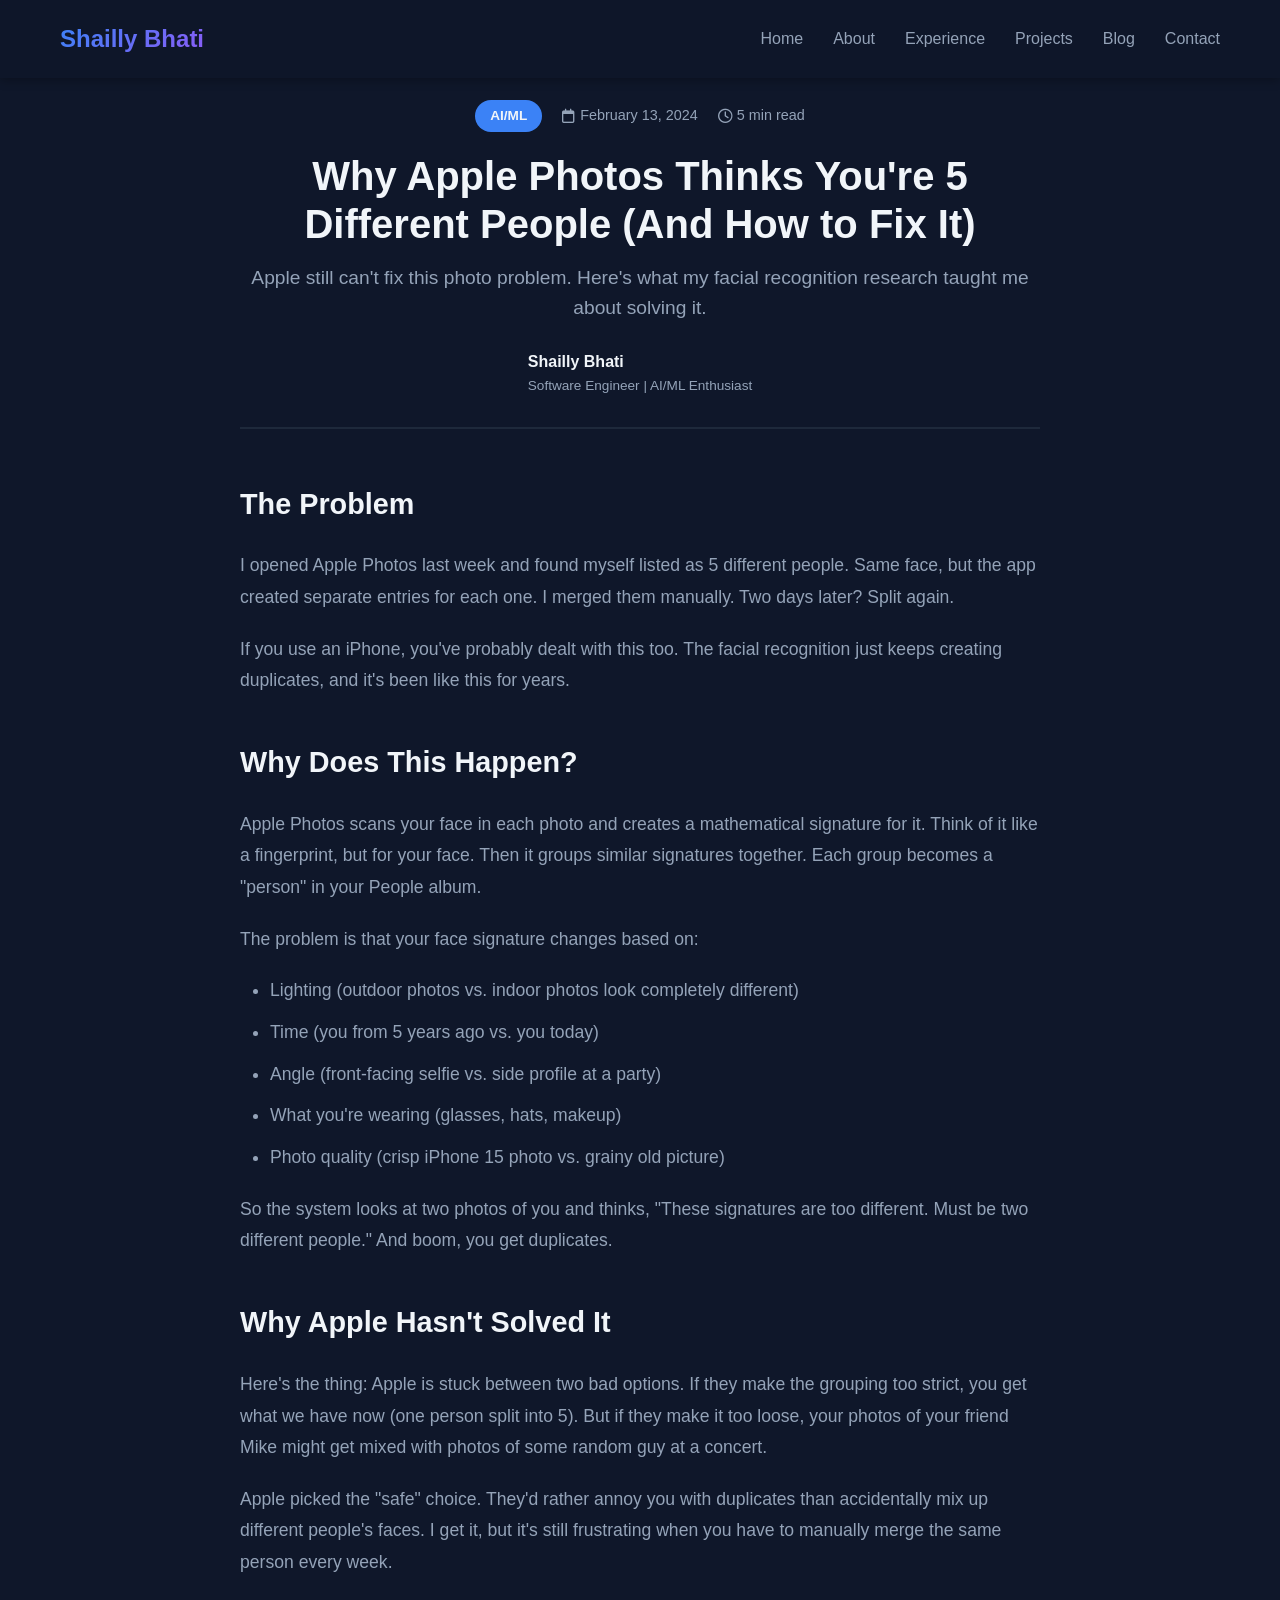
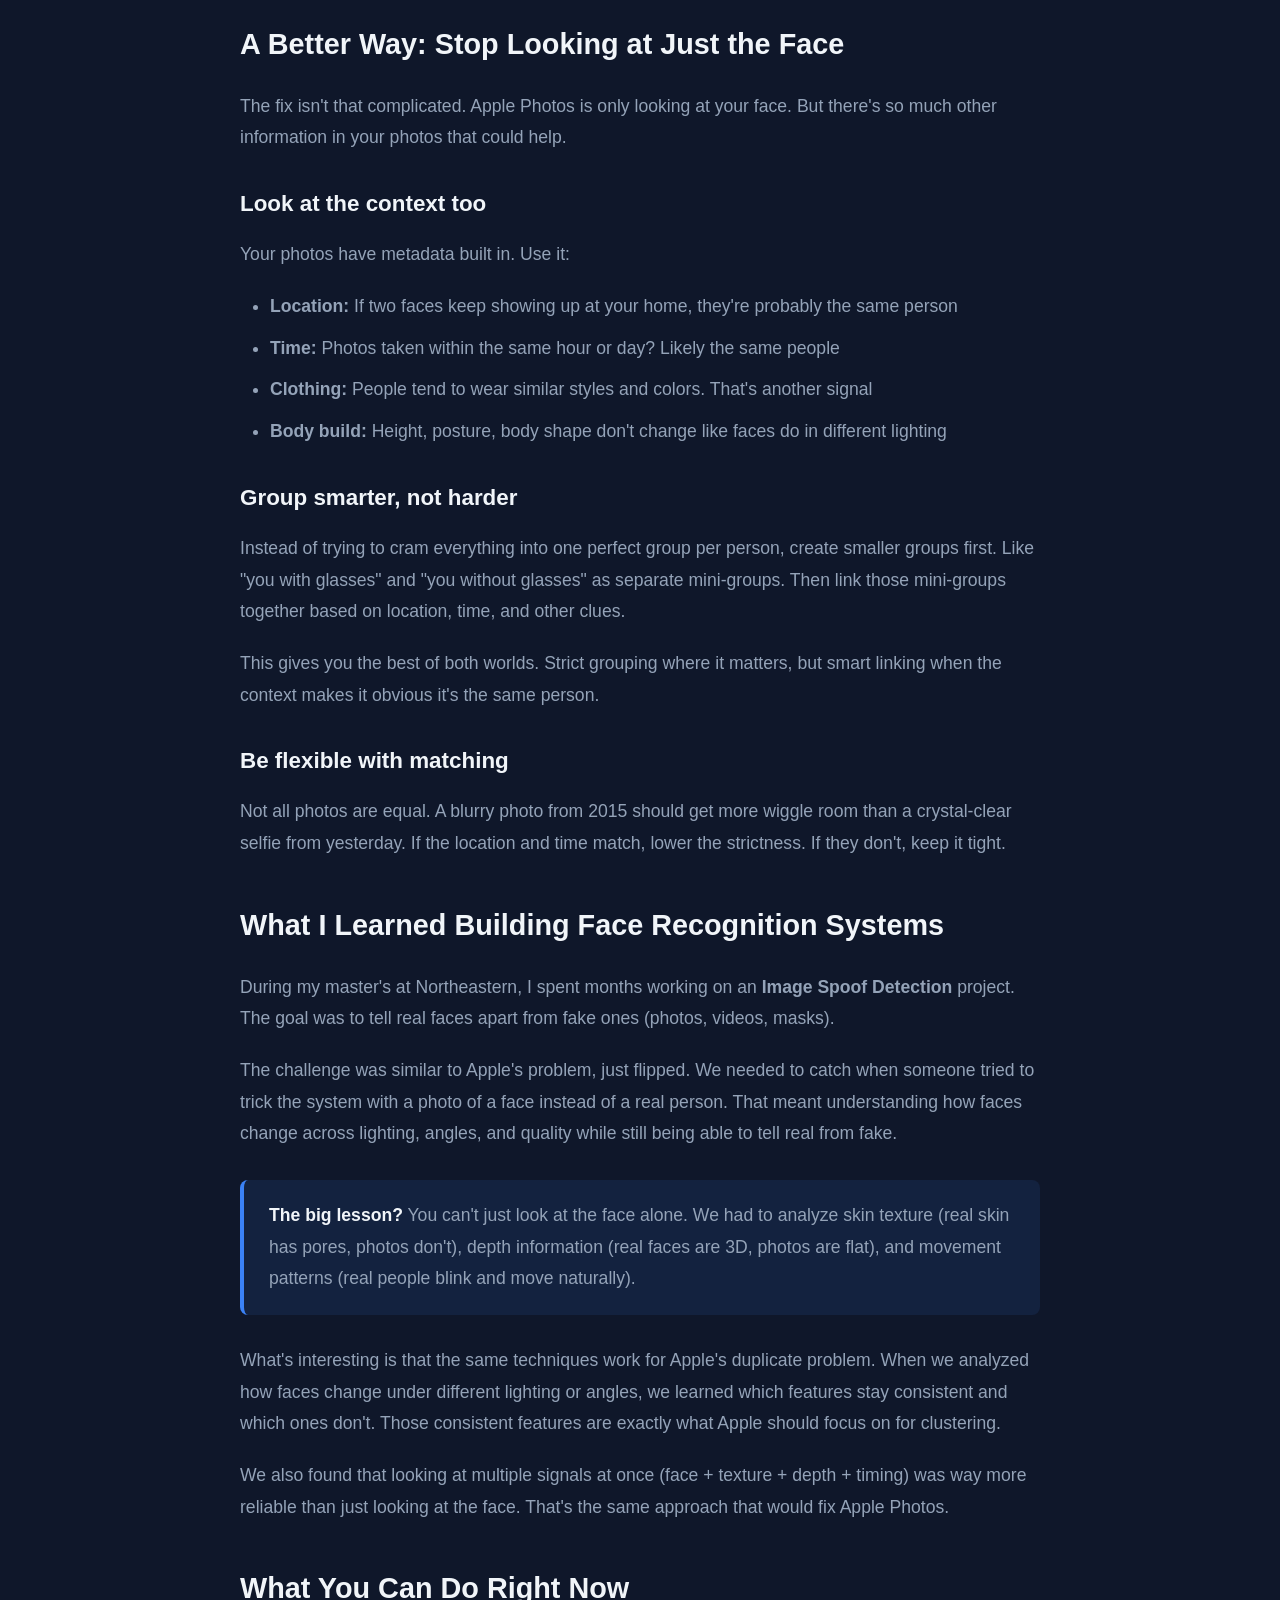
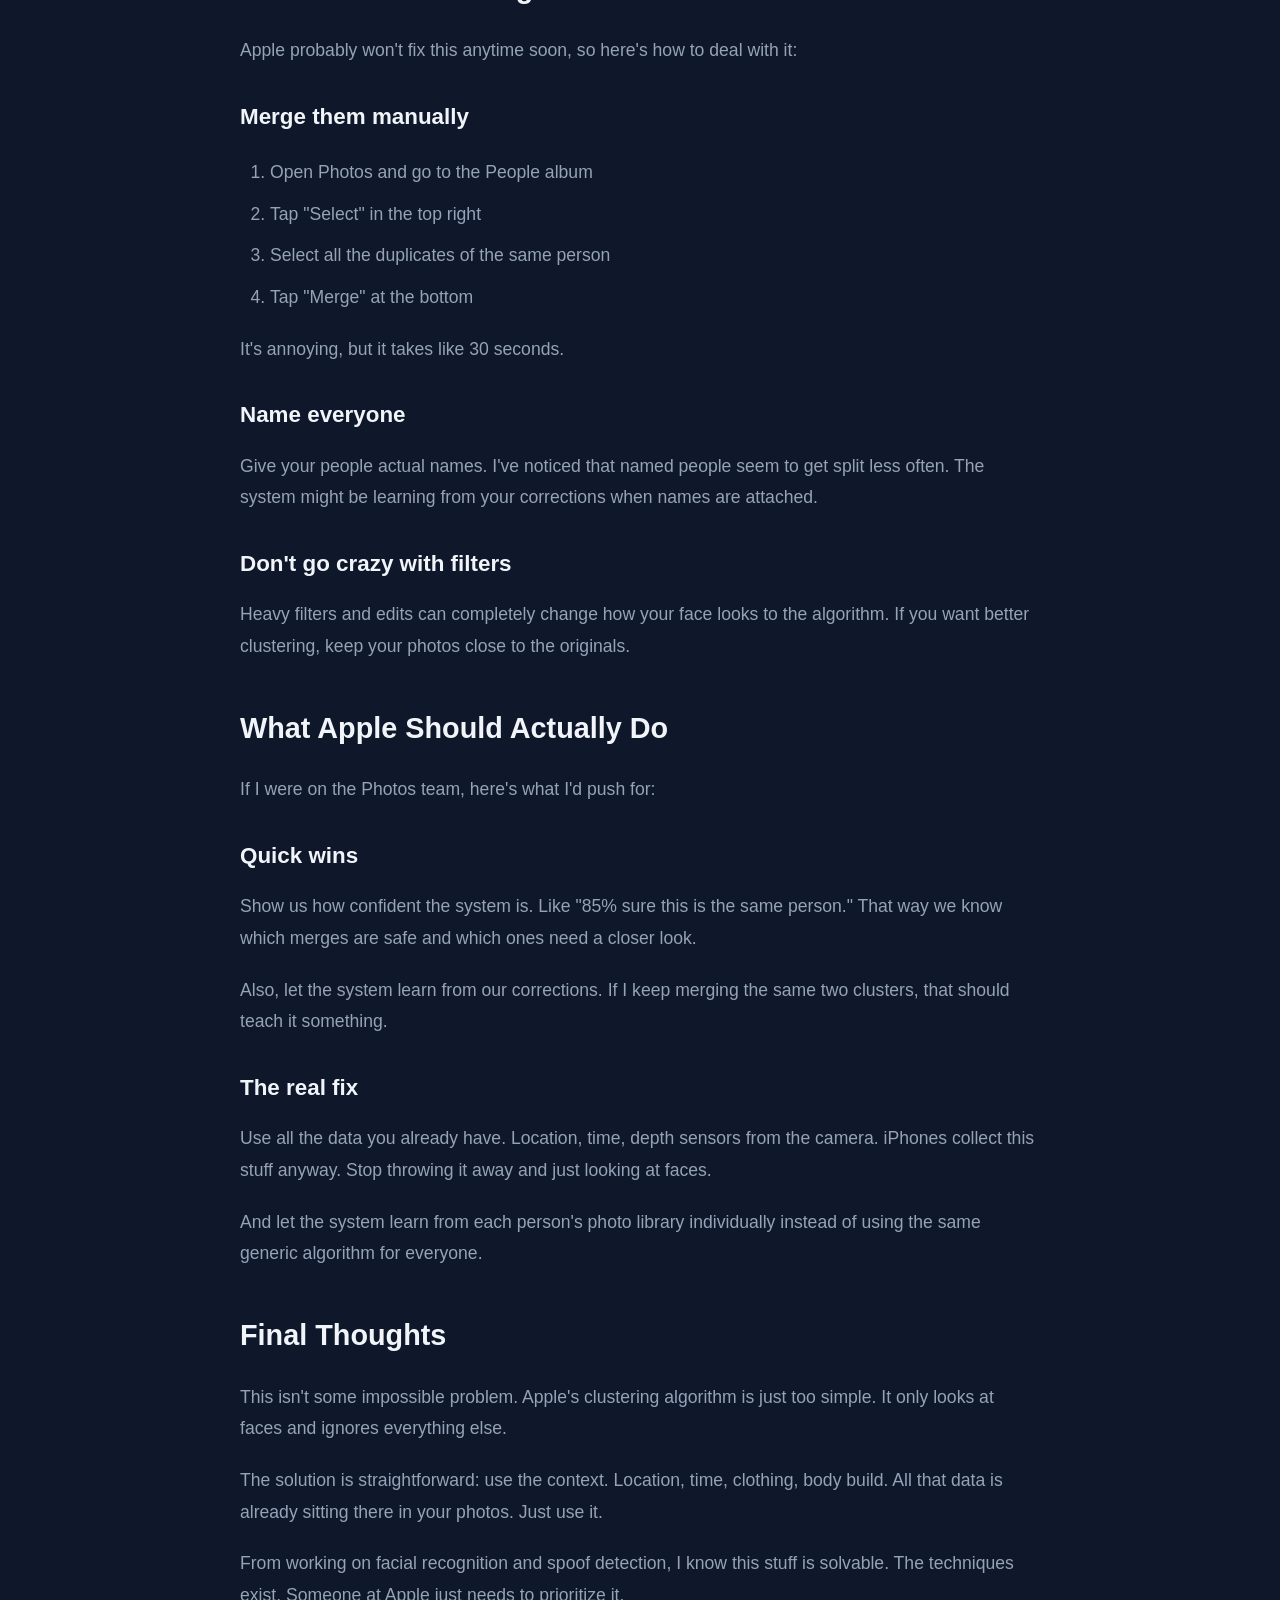
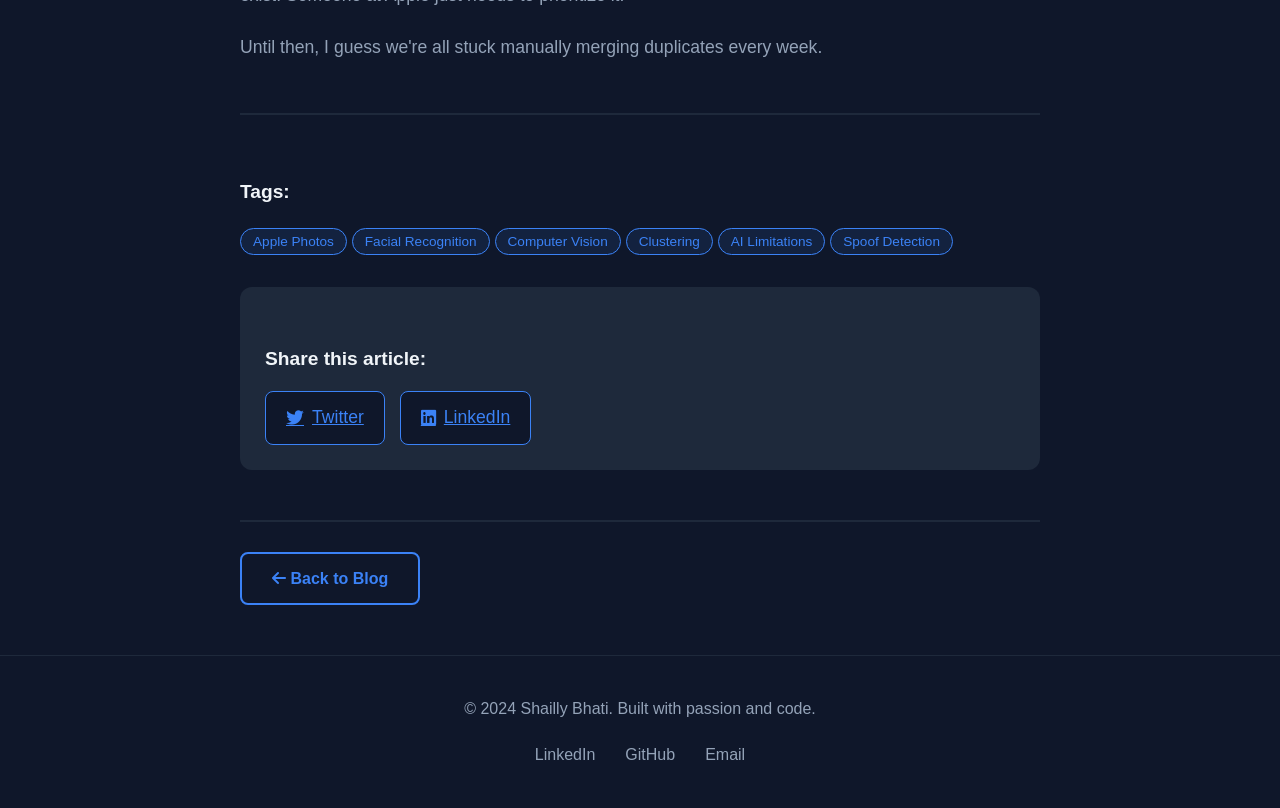
==== blog-post-1.html @ a931f423 "Add LinkedIn preview card with custom thumbnail - Created blog-specific thumbnail image (1200x630px)" ====
<!DOCTYPE html>
<html lang="en">
<head>
    <meta charset="UTF-8">
    <meta name="viewport" content="width=device-width, initial-scale=1.0">
    <meta name="description" content="Why Apple Photos splits the same person into multiple clusters and how to fix it with context-aware facial recognition">
    <title>Why Apple Photos Thinks You're 5 Different People | Shailly Bhati</title>

    <!-- Open Graph Meta Tags for LinkedIn/Facebook -->
    <meta property="og:type" content="article">
    <meta property="og:title" content="Why Apple Photos Thinks You're 5 Different People (And How to Fix It)">
    <meta property="og:description" content="Apple still can't fix this photo problem. Your photos get split into multiple people clusters. Here's why it happens and what my facial recognition research taught me about solving it.">
    <meta property="og:image" content="https://shellsss29.github.io/images/blog-thumbnail.png">
    <meta property="og:url" content="https://shellsss29.github.io/blog-post-1.html">
    <meta property="og:site_name" content="Shailly Bhati">
    <meta property="article:author" content="Shailly Bhati">

    <!-- Twitter Card Meta Tags -->
    <meta name="twitter:card" content="summary_large_image">
    <meta name="twitter:title" content="Why Apple Photos Thinks You're 5 Different People (And How to Fix It)">
    <meta name="twitter:description" content="Apple still can't fix this photo problem. Here's why it happens and what my facial recognition research taught me about solving it.">
    <meta name="twitter:image" content="https://shellsss29.github.io/images/blog-thumbnail.png">
    <link rel="stylesheet" href="css/style.css">
    <link rel="stylesheet" href="css/blog.css">
    <link rel="stylesheet" href="https://cdnjs.cloudflare.com/ajax/libs/font-awesome/6.4.0/css/all.min.css">
</head>
<body>
    <!-- Navigation -->
    <nav class="navbar">
        <div class="container">
            <div class="nav-brand">Shailly Bhati</div>
            <ul class="nav-menu">
                <li><a href="index.html#home" class="nav-link">Home</a></li>
                <li><a href="index.html#about" class="nav-link">About</a></li>
                <li><a href="index.html#experience" class="nav-link">Experience</a></li>
                <li><a href="index.html#projects" class="nav-link">Projects</a></li>
                <li><a href="blog.html" class="nav-link">Blog</a></li>
                <li><a href="index.html#contact" class="nav-link">Contact</a></li>
            </ul>
        </div>
    </nav>

    <!-- Blog Post -->
    <article class="blog-post-page">
        <div class="container">
            <div class="post-header">
                <div class="post-meta">
                    <span class="post-category">AI/ML</span>
                    <span class="post-date"><i class="far fa-calendar"></i> February 13, 2024</span>
                    <span class="post-read-time"><i class="far fa-clock"></i> 5 min read</span>
                </div>
                <h1>Why Apple Photos Thinks You're 5 Different People (And How to Fix It)</h1>
                <p class="post-subtitle">
                    Apple still can't fix this photo problem. Here's what my facial recognition research taught me about solving it.
                </p>
                <div class="author-info">
                    <div class="author-details">
                        <strong>Shailly Bhati</strong>
                        <span>Software Engineer | AI/ML Enthusiast</span>
                    </div>
                </div>
            </div>

            <div class="post-content">

                <h2>The Problem</h2>

                <p>
                    I opened Apple Photos last week and found myself listed as 5 different people. Same face, but the app
                    created separate entries for each one. I merged them manually. Two days later? Split again.
                </p>

                <p>
                    If you use an iPhone, you've probably dealt with this too. The facial recognition just keeps creating
                    duplicates, and it's been like this for years.
                </p>

                <h2>Why Does This Happen?</h2>

                <p>
                    Apple Photos scans your face in each photo and creates a mathematical signature for it. Think of it
                    like a fingerprint, but for your face. Then it groups similar signatures together. Each group becomes
                    a "person" in your People album.
                </p>

                <p>The problem is that your face signature changes based on:</p>
                <ul>
                    <li>Lighting (outdoor photos vs. indoor photos look completely different)</li>
                    <li>Time (you from 5 years ago vs. you today)</li>
                    <li>Angle (front-facing selfie vs. side profile at a party)</li>
                    <li>What you're wearing (glasses, hats, makeup)</li>
                    <li>Photo quality (crisp iPhone 15 photo vs. grainy old picture)</li>
                </ul>

                <p>
                    So the system looks at two photos of you and thinks, "These signatures are too different. Must be
                    two different people." And boom, you get duplicates.
                </p>

                <h2>Why Apple Hasn't Solved It</h2>

                <p>
                    Here's the thing: Apple is stuck between two bad options. If they make the grouping too strict, you
                    get what we have now (one person split into 5). But if they make it too loose, your photos of your
                    friend Mike might get mixed with photos of some random guy at a concert.
                </p>

                <p>
                    Apple picked the "safe" choice. They'd rather annoy you with duplicates than accidentally mix up
                    different people's faces. I get it, but it's still frustrating when you have to manually merge
                    the same person every week.
                </p>

                <h2>A Better Way: Stop Looking at Just the Face</h2>

                <p>
                    The fix isn't that complicated. Apple Photos is only looking at your face. But there's so much
                    other information in your photos that could help.
                </p>

                <h3>Look at the context too</h3>

                <p>Your photos have metadata built in. Use it:</p>
                <ul>
                    <li><strong>Location:</strong> If two faces keep showing up at your home, they're probably the same person</li>
                    <li><strong>Time:</strong> Photos taken within the same hour or day? Likely the same people</li>
                    <li><strong>Clothing:</strong> People tend to wear similar styles and colors. That's another signal</li>
                    <li><strong>Body build:</strong> Height, posture, body shape don't change like faces do in different lighting</li>
                </ul>

                <h3>Group smarter, not harder</h3>

                <p>
                    Instead of trying to cram everything into one perfect group per person, create smaller groups first.
                    Like "you with glasses" and "you without glasses" as separate mini-groups. Then link those mini-groups
                    together based on location, time, and other clues.
                </p>

                <p>
                    This gives you the best of both worlds. Strict grouping where it matters, but smart linking when
                    the context makes it obvious it's the same person.
                </p>

                <h3>Be flexible with matching</h3>

                <p>
                    Not all photos are equal. A blurry photo from 2015 should get more wiggle room than a crystal-clear
                    selfie from yesterday. If the location and time match, lower the strictness. If they don't, keep it tight.
                </p>

                <h2>What I Learned Building Face Recognition Systems</h2>

                <p>
                    During my master's at Northeastern, I spent months working on an <strong>Image Spoof Detection</strong>
                    project. The goal was to tell real faces apart from fake ones (photos, videos, masks).
                </p>

                <p>
                    The challenge was similar to Apple's problem, just flipped. We needed to catch when someone tried
                    to trick the system with a photo of a face instead of a real person. That meant understanding how
                    faces change across lighting, angles, and quality while still being able to tell real from fake.
                </p>

                <div class="callout callout-info">
                    <strong>The big lesson?</strong> You can't just look at the face alone. We had to analyze skin texture
                    (real skin has pores, photos don't), depth information (real faces are 3D, photos are flat), and
                    movement patterns (real people blink and move naturally).
                </div>

                <p>
                    What's interesting is that the same techniques work for Apple's duplicate problem. When we analyzed
                    how faces change under different lighting or angles, we learned which features stay consistent and
                    which ones don't. Those consistent features are exactly what Apple should focus on for clustering.
                </p>

                <p>
                    We also found that looking at multiple signals at once (face + texture + depth + timing) was way
                    more reliable than just looking at the face. That's the same approach that would fix Apple Photos.
                </p>

                <h2>What You Can Do Right Now</h2>

                <p>
                    Apple probably won't fix this anytime soon, so here's how to deal with it:
                </p>

                <h3>Merge them manually</h3>
                <ol>
                    <li>Open Photos and go to the People album</li>
                    <li>Tap "Select" in the top right</li>
                    <li>Select all the duplicates of the same person</li>
                    <li>Tap "Merge" at the bottom</li>
                </ol>
                <p>It's annoying, but it takes like 30 seconds.</p>

                <h3>Name everyone</h3>
                <p>
                    Give your people actual names. I've noticed that named people seem to get split less often.
                    The system might be learning from your corrections when names are attached.
                </p>

                <h3>Don't go crazy with filters</h3>
                <p>
                    Heavy filters and edits can completely change how your face looks to the algorithm. If you want
                    better clustering, keep your photos close to the originals.
                </p>

                <h2>What Apple Should Actually Do</h2>

                <p>
                    If I were on the Photos team, here's what I'd push for:
                </p>

                <h3>Quick wins</h3>
                <p>
                    Show us how confident the system is. Like "85% sure this is the same person." That way we know
                    which merges are safe and which ones need a closer look.
                </p>
                <p>
                    Also, let the system learn from our corrections. If I keep merging the same two clusters, that
                    should teach it something.
                </p>

                <h3>The real fix</h3>
                <p>
                    Use all the data you already have. Location, time, depth sensors from the camera. iPhones collect
                    this stuff anyway. Stop throwing it away and just looking at faces.
                </p>
                <p>
                    And let the system learn from each person's photo library individually instead of using the same
                    generic algorithm for everyone.
                </p>

                <h2>Final Thoughts</h2>

                <p>
                    This isn't some impossible problem. Apple's clustering algorithm is just too simple. It only looks
                    at faces and ignores everything else.
                </p>

                <p>
                    The solution is straightforward: use the context. Location, time, clothing, body build. All that
                    data is already sitting there in your photos. Just use it.
                </p>

                <p>
                    From working on facial recognition and spoof detection, I know this stuff is solvable. The techniques
                    exist. Someone at Apple just needs to prioritize it.
                </p>

                <p>Until then, I guess we're all stuck manually merging duplicates every week.</p>

                <div class="post-tags">
                    <h3>Tags:</h3>
                    <span class="tag">Apple Photos</span>
                    <span class="tag">Facial Recognition</span>
                    <span class="tag">Computer Vision</span>
                    <span class="tag">Clustering</span>
                    <span class="tag">AI Limitations</span>
                    <span class="tag">Spoof Detection</span>
                </div>

                <div class="post-share">
                    <h3>Share this article:</h3>
                    <div class="share-buttons">
                        <a href="https://twitter.com/intent/tweet?text=Why Apple Photos Thinks You're 5 Different People&url=https://shellsss29.github.io/blog-post-1.html" target="_blank" class="share-btn">
                            <i class="fab fa-twitter"></i> Twitter
                        </a>
                        <a href="https://www.linkedin.com/sharing/share-offsite/?url=https://shellsss29.github.io/blog-post-1.html" target="_blank" class="share-btn">
                            <i class="fab fa-linkedin"></i> LinkedIn
                        </a>
                    </div>
                </div>

            </div>

            <div class="post-navigation">
                <a href="blog.html" class="btn btn-secondary">
                    <i class="fas fa-arrow-left"></i> Back to Blog
                </a>
            </div>

        </div>
    </article>

    <!-- Footer -->
    <footer class="footer">
        <div class="container">
            <p>&copy; 2024 Shailly Bhati. Built with passion and code.</p>
            <div class="footer-links">
                <a href="https://www.linkedin.com/in/shailly-bhati" target="_blank">LinkedIn</a>
                <a href="https://github.com/Shellsss29" target="_blank">GitHub</a>
                <a href="mailto:shaillybhati72@gmail.com">Email</a>
            </div>
        </div>
    </footer>

    <script src="js/script.js"></script>
</body>
</html>
---- css/style.css ----
/* ===== CSS RESET & BASE STYLES ===== */
* {
    margin: 0;
    padding: 0;
    box-sizing: border-box;
}

:root {
    --primary-color: #3b82f6;
    --secondary-color: #8b5cf6;
    --dark-bg: #0f172a;
    --dark-card: #1e293b;
    --text-primary: #f1f5f9;
    --text-secondary: #94a3b8;
    --accent: #06b6d4;
    --success: #10b981;
    --gradient: linear-gradient(135deg, var(--primary-color), var(--secondary-color));
}

html {
    scroll-behavior: smooth;
}

body {
    font-family: 'Inter', 'Segoe UI', Tahoma, Geneva, Verdana, sans-serif;
    line-height: 1.6;
    color: var(--text-primary);
    background-color: var(--dark-bg);
    overflow-x: hidden;
}

.container {
    max-width: 1200px;
    margin: 0 auto;
    padding: 0 20px;
}

section {
    padding: 80px 0;
}

.section-title {
    font-size: 2.5rem;
    font-weight: 700;
    text-align: center;
    margin-bottom: 50px;
    background: var(--gradient);
    -webkit-background-clip: text;
    -webkit-text-fill-color: transparent;
    background-clip: text;
}

/* ===== NAVIGATION ===== */
.navbar {
    position: fixed;
    top: 0;
    width: 100%;
    background: rgba(15, 23, 42, 0.95);
    backdrop-filter: blur(10px);
    z-index: 1000;
    box-shadow: 0 2px 10px rgba(0, 0, 0, 0.3);
}

.navbar .container {
    display: flex;
    justify-content: space-between;
    align-items: center;
    padding: 20px;
}

.nav-brand {
    font-size: 1.5rem;
    font-weight: 700;
    background: var(--gradient);
    -webkit-background-clip: text;
    -webkit-text-fill-color: transparent;
    background-clip: text;
}

.nav-menu {
    display: flex;
    list-style: none;
    gap: 30px;
}

.nav-link {
    color: var(--text-secondary);
    text-decoration: none;
    font-weight: 500;
    transition: color 0.3s;
}

.nav-link:hover {
    color: var(--primary-color);
}

.hamburger {
    display: none;
    flex-direction: column;
    cursor: pointer;
    gap: 5px;
}

.hamburger span {
    width: 25px;
    height: 3px;
    background: var(--text-primary);
    border-radius: 3px;
    transition: 0.3s;
}

/* ===== HERO SECTION ===== */
.hero {
    min-height: 100vh;
    display: flex;
    align-items: center;
    justify-content: center;
    position: relative;
    padding-top: 80px;
    background: radial-gradient(circle at 20% 50%, rgba(59, 130, 246, 0.1), transparent 50%),
                radial-gradient(circle at 80% 80%, rgba(139, 92, 246, 0.1), transparent 50%);
}

.hero-content {
    text-align: center;
    animation: fadeInUp 1s ease-out;
}

.hero-title {
    font-size: 3.5rem;
    font-weight: 700;
    margin-bottom: 10px;
}

.highlight {
    background: var(--gradient);
    -webkit-background-clip: text;
    -webkit-text-fill-color: transparent;
    background-clip: text;
}

.hero-subtitle {
    font-size: 1.8rem;
    color: var(--text-secondary);
    margin-bottom: 20px;
}

.hero-description {
    font-size: 1.2rem;
    color: var(--text-secondary);
    max-width: 600px;
    margin: 0 auto 40px;
}

.hero-buttons {
    display: flex;
    gap: 20px;
    justify-content: center;
    margin-bottom: 40px;
}

.btn {
    padding: 12px 30px;
    border-radius: 8px;
    text-decoration: none;
    font-weight: 600;
    transition: all 0.3s;
    display: inline-block;
}

.btn-primary {
    background: var(--gradient);
    color: white;
}

.btn-primary:hover {
    transform: translateY(-2px);
    box-shadow: 0 10px 20px rgba(59, 130, 246, 0.3);
}

.btn-secondary {
    background: transparent;
    border: 2px solid var(--primary-color);
    color: var(--primary-color);
}

.btn-secondary:hover {
    background: var(--primary-color);
    color: white;
}

.social-links {
    display: flex;
    gap: 20px;
    justify-content: center;
}

.social-links a {
    width: 50px;
    height: 50px;
    border-radius: 50%;
    background: var(--dark-card);
    display: flex;
    align-items: center;
    justify-content: center;
    color: var(--text-primary);
    font-size: 1.5rem;
    transition: all 0.3s;
}

.social-links a:hover {
    background: var(--gradient);
    transform: translateY(-5px);
}

.scroll-down {
    position: absolute;
    bottom: 30px;
    left: 50%;
    transform: translateX(-50%);
    animation: bounce 2s infinite;
}

.scroll-down a {
    color: var(--primary-color);
    font-size: 2rem;
}

/* ===== ABOUT SECTION ===== */
.about {
    background: var(--dark-card);
}

.about-text p {
    font-size: 1.1rem;
    color: var(--text-secondary);
    margin-bottom: 20px;
    max-width: 800px;
    margin-left: auto;
    margin-right: auto;
    text-align: center;
}

.stats {
    display: grid;
    grid-template-columns: repeat(auto-fit, minmax(150px, 1fr));
    gap: 30px;
    margin-top: 50px;
}

.stat {
    text-align: center;
    padding: 20px;
    background: var(--dark-bg);
    border-radius: 12px;
}

.stat h3 {
    font-size: 2.5rem;
    background: var(--gradient);
    -webkit-background-clip: text;
    -webkit-text-fill-color: transparent;
    background-clip: text;
    margin-bottom: 5px;
}

.stat p {
    color: var(--text-secondary);
}

/* ===== EXPERIENCE SECTION ===== */
.timeline {
    max-width: 900px;
    margin: 0 auto;
    position: relative;
}

.timeline::before {
    content: '';
    position: absolute;
    left: 20px;
    top: 0;
    bottom: 0;
    width: 2px;
    background: var(--primary-color);
}

.timeline-item {
    position: relative;
    margin-bottom: 50px;
    padding-left: 60px;
}

.timeline-dot {
    position: absolute;
    left: 11px;
    top: 0;
    width: 20px;
    height: 20px;
    border-radius: 50%;
    background: var(--primary-color);
    box-shadow: 0 0 0 4px var(--dark-bg), 0 0 0 8px var(--primary-color);
}

.timeline-content {
    background: var(--dark-card);
    padding: 30px;
    border-radius: 12px;
    transition: transform 0.3s;
}

.timeline-content:hover {
    transform: translateX(10px);
}

.timeline-header h3 {
    font-size: 1.5rem;
    margin-bottom: 10px;
}

.company {
    color: var(--primary-color);
    font-weight: 600;
    display: block;
    margin-bottom: 5px;
}

.duration, .location {
    color: var(--text-secondary);
    font-size: 0.9rem;
    margin-right: 15px;
}

.timeline-list {
    list-style: none;
    margin: 20px 0;
}

.timeline-list li {
    padding-left: 25px;
    position: relative;
    margin-bottom: 10px;
    color: var(--text-secondary);
}

.timeline-list li::before {
    content: '▹';
    position: absolute;
    left: 0;
    color: var(--primary-color);
}

.tags {
    display: flex;
    flex-wrap: wrap;
    gap: 10px;
    margin-top: 15px;
}

.tag {
    padding: 5px 12px;
    background: rgba(59, 130, 246, 0.1);
    border: 1px solid var(--primary-color);
    border-radius: 20px;
    font-size: 0.85rem;
    color: var(--primary-color);
}

/* ===== PROJECTS SECTION ===== */
.projects {
    background: var(--dark-card);
}

.projects-grid {
    display: grid;
    grid-template-columns: repeat(auto-fit, minmax(350px, 1fr));
    gap: 30px;
}

.project-card {
    background: var(--dark-bg);
    padding: 30px;
    border-radius: 12px;
    transition: all 0.3s;
    border: 1px solid transparent;
}

.project-card:hover {
    transform: translateY(-10px);
    border-color: var(--primary-color);
    box-shadow: 0 10px 30px rgba(59, 130, 246, 0.2);
}

.project-header {
    display: flex;
    align-items: center;
    gap: 15px;
    margin-bottom: 15px;
}

.project-icon {
    font-size: 2rem;
    color: var(--primary-color);
}

.project-header h3 {
    font-size: 1.5rem;
}

.project-subtitle {
    color: var(--accent);
    font-weight: 600;
    margin-bottom: 15px;
}

.project-description {
    color: var(--text-secondary);
    margin-bottom: 20px;
    line-height: 1.7;
}

.project-metrics {
    display: flex;
    justify-content: space-around;
    margin: 20px 0;
    padding: 20px;
    background: var(--dark-card);
    border-radius: 8px;
}

.metric {
    text-align: center;
}

.metric strong {
    display: block;
    font-size: 1.5rem;
    color: var(--success);
    margin-bottom: 5px;
}

.metric span {
    font-size: 0.85rem;
    color: var(--text-secondary);
}

.project-links {
    margin-top: 20px;
}

.project-link {
    display: inline-flex;
    align-items: center;
    gap: 8px;
    color: var(--primary-color);
    text-decoration: none;
    font-weight: 600;
    transition: color 0.3s;
}

.project-link:hover {
    color: var(--accent);
}

/* ===== SKILLS SECTION ===== */
.skills-grid {
    display: grid;
    grid-template-columns: repeat(auto-fit, minmax(300px, 1fr));
    gap: 30px;
}

.skill-category {
    background: var(--dark-card);
    padding: 30px;
    border-radius: 12px;
    transition: transform 0.3s;
}

.skill-category:hover {
    transform: translateY(-5px);
}

.skill-category h3 {
    display: flex;
    align-items: center;
    gap: 10px;
    margin-bottom: 20px;
    color: var(--primary-color);
}

.skill-category i {
    font-size: 1.5rem;
}

.skill-tags {
    display: flex;
    flex-wrap: wrap;
    gap: 10px;
}

.skill-tag {
    padding: 8px 15px;
    background: rgba(59, 130, 246, 0.1);
    border: 1px solid var(--primary-color);
    border-radius: 20px;
    font-size: 0.9rem;
    color: var(--text-primary);
    transition: all 0.3s;
}

.skill-tag:hover {
    background: var(--primary-color);
    transform: scale(1.05);
}

/* ===== CONTACT SECTION ===== */
.contact {
    background: var(--dark-card);
}

.contact-intro {
    text-align: center;
    color: var(--text-secondary);
    font-size: 1.1rem;
    max-width: 600px;
    margin: 0 auto 50px;
}

.contact-grid {
    display: grid;
    grid-template-columns: repeat(auto-fit, minmax(250px, 1fr));
    gap: 30px;
}

.contact-card {
    background: var(--dark-bg);
    padding: 40px 30px;
    border-radius: 12px;
    text-align: center;
    text-decoration: none;
    transition: all 0.3s;
    border: 1px solid transparent;
}

.contact-card:hover {
    border-color: var(--primary-color);
    transform: translateY(-5px);
}

.contact-card i {
    font-size: 3rem;
    color: var(--primary-color);
    margin-bottom: 20px;
}

.contact-card h3 {
    color: var(--text-primary);
    margin-bottom: 10px;
}

.contact-card p {
    color: var(--text-secondary);
}

/* ===== FOOTER ===== */
.footer {
    background: var(--dark-bg);
    padding: 40px 0;
    text-align: center;
    border-top: 1px solid var(--dark-card);
}

.footer p {
    color: var(--text-secondary);
    margin-bottom: 20px;
}

.footer-links {
    display: flex;
    justify-content: center;
    gap: 30px;
}

.footer-links a {
    color: var(--text-secondary);
    text-decoration: none;
    transition: color 0.3s;
}

.footer-links a:hover {
    color: var(--primary-color);
}

/* ===== ANIMATIONS ===== */
@keyframes fadeInUp {
    from {
        opacity: 0;
        transform: translateY(30px);
    }
    to {
        opacity: 1;
        transform: translateY(0);
    }
}

@keyframes bounce {
    0%, 20%, 50%, 80%, 100% {
        transform: translateY(0) translateX(-50%);
    }
    40% {
        transform: translateY(-10px) translateX(-50%);
    }
    60% {
        transform: translateY(-5px) translateX(-50%);
    }
}

/* ===== BLOG SECTION ===== */
.blog-section {
    background: var(--dark-bg);
}

.blog-preview {
    max-width: 800px;
    margin: 0 auto;
}

.blog-section .blog-card {
    background: var(--dark-card);
    border-radius: 12px;
    overflow: hidden;
    transition: all 0.3s;
    border: 1px solid transparent;
    display: grid;
    grid-template-columns: 300px 1fr;
    gap: 0;
}

.blog-section .blog-card:hover {
    transform: translateY(-5px);
    border-color: var(--primary-color);
    box-shadow: 0 10px 30px rgba(59, 130, 246, 0.2);
}

.blog-section .blog-image {
    position: relative;
    height: 100%;
    min-height: 250px;
    background: linear-gradient(135deg, var(--primary-color), var(--secondary-color));
    display: flex;
    align-items: center;
    justify-content: center;
}

.blog-section .blog-placeholder {
    font-size: 4rem;
    color: rgba(255, 255, 255, 0.3);
}

.blog-section .blog-category {
    position: absolute;
    top: 15px;
    left: 15px;
    background: rgba(0, 0, 0, 0.7);
    padding: 5px 15px;
    border-radius: 20px;
    font-size: 0.85rem;
    font-weight: 600;
    color: white;
}

.blog-section .blog-content {
    padding: 30px;
}

.blog-section .blog-meta {
    display: flex;
    gap: 20px;
    margin-bottom: 15px;
    font-size: 0.85rem;
    color: var(--text-secondary);
}

.blog-section .blog-meta span {
    display: flex;
    align-items: center;
    gap: 5px;
}

.blog-section .blog-content h3 {
    font-size: 1.5rem;
    margin-bottom: 15px;
    color: var(--text-primary);
}

.blog-section .blog-content p {
    color: var(--text-secondary);
    line-height: 1.7;
    margin-bottom: 20px;
}

.blog-section .blog-tags {
    display: flex;
    flex-wrap: wrap;
    gap: 10px;
    margin-top: 15px;
}

/* ===== RESPONSIVE DESIGN ===== */
@media (max-width: 768px) {
    .hamburger {
        display: flex;
    }

    .nav-menu {
        position: fixed;
        left: -100%;
        top: 70px;
        flex-direction: column;
        background-color: var(--dark-bg);
        width: 100%;
        text-align: center;
        transition: 0.3s;
        padding: 30px 0;
    }

    .nav-menu.active {
        left: 0;
    }

    .hero-title {
        font-size: 2.5rem;
    }

    .hero-subtitle {
        font-size: 1.3rem;
    }

    .hero-buttons {
        flex-direction: column;
        align-items: center;
    }

    .section-title {
        font-size: 2rem;
    }

    .projects-grid {
        grid-template-columns: 1fr;
    }

    .timeline::before {
        left: 10px;
    }

    .timeline-item {
        padding-left: 50px;
    }

    .timeline-dot {
        left: 1px;
    }

    .blog-section .blog-card {
        grid-template-columns: 1fr;
    }

    .blog-section .blog-image {
        min-height: 200px;
    }
}

@media (max-width: 480px) {
    .hero-title {
        font-size: 2rem;
    }

    .stats {
        grid-template-columns: 1fr 1fr;
    }

    .project-metrics {
        flex-direction: column;
        gap: 15px;
    }
}
---- css/blog.css ----
/* ===== BLOG STYLES ===== */

/* Blog Header */
.blog-header {
    padding: 150px 0 80px;
    text-align: center;
    background: radial-gradient(circle at 50% 50%, rgba(59, 130, 246, 0.1), transparent 70%);
}

.blog-header h1 {
    font-size: 3rem;
    background: var(--gradient);
    -webkit-background-clip: text;
    -webkit-text-fill-color: transparent;
    background-clip: text;
    margin-bottom: 15px;
}

.blog-header p {
    font-size: 1.2rem;
    color: var(--text-secondary);
}

/* Blog Posts Grid */
.blog-posts {
    padding: 50px 0 80px;
}

.blog-grid {
    display: grid;
    grid-template-columns: repeat(auto-fit, minmax(350px, 1fr));
    gap: 30px;
}

.blog-card {
    background: var(--dark-card);
    border-radius: 12px;
    overflow: hidden;
    transition: all 0.3s;
    border: 1px solid transparent;
}

.blog-card:hover {
    transform: translateY(-10px);
    border-color: var(--primary-color);
    box-shadow: 0 10px 30px rgba(59, 130, 246, 0.2);
}

.blog-image {
    position: relative;
    height: 200px;
    background: linear-gradient(135deg, var(--primary-color), var(--secondary-color));
    display: flex;
    align-items: center;
    justify-content: center;
}

.blog-placeholder {
    font-size: 4rem;
    color: rgba(255, 255, 255, 0.3);
}

.blog-category {
    position: absolute;
    top: 15px;
    left: 15px;
    background: rgba(0, 0, 0, 0.7);
    padding: 5px 15px;
    border-radius: 20px;
    font-size: 0.85rem;
    font-weight: 600;
    color: white;
}

.blog-content {
    padding: 25px;
}

.blog-meta {
    display: flex;
    gap: 20px;
    margin-bottom: 15px;
    font-size: 0.85rem;
    color: var(--text-secondary);
}

.blog-meta span {
    display: flex;
    align-items: center;
    gap: 5px;
}

.blog-content h2 {
    font-size: 1.5rem;
    margin-bottom: 15px;
    color: var(--text-primary);
}

.blog-content p {
    color: var(--text-secondary);
    line-height: 1.7;
    margin-bottom: 15px;
}

.read-more {
    display: inline-flex;
    align-items: center;
    gap: 8px;
    color: var(--primary-color);
    text-decoration: none;
    font-weight: 600;
    margin-bottom: 15px;
    transition: gap 0.3s;
}

.read-more:hover {
    gap: 12px;
}

.blog-tags {
    display: flex;
    flex-wrap: wrap;
    gap: 10px;
    margin-top: 15px;
}

/* Newsletter Section */
.newsletter {
    background: var(--dark-card);
    padding: 60px 0;
}

.newsletter-content {
    text-align: center;
    max-width: 600px;
    margin: 0 auto;
}

.newsletter-content h2 {
    font-size: 2rem;
    margin-bottom: 15px;
}

.newsletter-content p {
    color: var(--text-secondary);
    margin-bottom: 25px;
}

.newsletter-form {
    display: flex;
    gap: 10px;
    max-width: 500px;
    margin: 0 auto 15px;
}

.newsletter-input {
    flex: 1;
    padding: 12px 20px;
    border-radius: 8px;
    border: 1px solid var(--primary-color);
    background: var(--dark-bg);
    color: var(--text-primary);
    font-size: 1rem;
}

.newsletter-input:focus {
    outline: none;
    border-color: var(--accent);
}

.newsletter-note {
    font-size: 0.85rem;
    color: var(--text-secondary);
}

/* ===== BLOG POST PAGE ===== */

.blog-post-page {
    padding: 100px 0 50px;
}

.post-header {
    text-align: center;
    max-width: 800px;
    margin: 0 auto 50px;
    padding-bottom: 30px;
    border-bottom: 2px solid var(--dark-card);
}

.post-meta {
    display: flex;
    justify-content: center;
    gap: 20px;
    margin-bottom: 20px;
    flex-wrap: wrap;
}

.post-category {
    background: var(--primary-color);
    padding: 5px 15px;
    border-radius: 20px;
    font-size: 0.85rem;
    font-weight: 600;
}

.post-date, .post-read-time {
    color: var(--text-secondary);
    font-size: 0.9rem;
    display: flex;
    align-items: center;
    gap: 5px;
}

.post-header h1 {
    font-size: 2.5rem;
    margin-bottom: 15px;
    line-height: 1.2;
}

.post-subtitle {
    font-size: 1.2rem;
    color: var(--text-secondary);
    margin-bottom: 25px;
}

.author-info {
    display: flex;
    justify-content: center;
    align-items: center;
    gap: 15px;
}

.author-details {
    text-align: left;
    display: flex;
    flex-direction: column;
}

.author-details strong {
    color: var(--text-primary);
    font-size: 1rem;
}

.author-details span {
    color: var(--text-secondary);
    font-size: 0.85rem;
}

.post-content {
    max-width: 800px;
    margin: 0 auto;
    font-size: 1.1rem;
    line-height: 1.8;
    color: var(--text-secondary);
}

.post-content h2 {
    font-size: 1.8rem;
    color: var(--text-primary);
    margin-top: 40px;
    margin-bottom: 20px;
}

.post-content h3 {
    font-size: 1.4rem;
    color: var(--text-primary);
    margin-top: 30px;
    margin-bottom: 15px;
}

.post-content p {
    margin-bottom: 20px;
}

.post-content ul,
.post-content ol {
    margin: 20px 0;
    padding-left: 30px;
}

.post-content li {
    margin-bottom: 10px;
}

.post-content a {
    color: var(--primary-color);
    text-decoration: underline;
}

.post-content a:hover {
    color: var(--accent);
}

/* Callout Boxes */
.callout {
    padding: 20px 25px;
    border-radius: 8px;
    margin: 30px 0;
    border-left: 4px solid;
}

.callout-info {
    background: rgba(59, 130, 246, 0.1);
    border-color: var(--primary-color);
}

.callout-warning {
    background: rgba(251, 191, 36, 0.1);
    border-color: #fbbf24;
}

.callout-success {
    background: rgba(16, 185, 129, 0.1);
    border-color: var(--success);
}

.callout strong {
    color: var(--text-primary);
}

/* Code Blocks */
.code-block {
    background: #1e1e1e;
    border-radius: 8px;
    padding: 20px;
    margin: 25px 0;
    overflow-x: auto;
}

.code-block pre {
    margin: 0;
    color: #d4d4d4;
    font-family: 'Courier New', monospace;
    font-size: 0.9rem;
    line-height: 1.6;
}

.code-block code {
    color: #d4d4d4;
}

/* Post Tags */
.post-tags {
    margin-top: 50px;
    padding-top: 30px;
    border-top: 2px solid var(--dark-card);
}

.post-tags h3 {
    font-size: 1.2rem;
    margin-bottom: 15px;
}

/* Post Share */
.post-share {
    margin-top: 30px;
    padding: 25px;
    background: var(--dark-card);
    border-radius: 12px;
}

.post-share h3 {
    font-size: 1.2rem;
    margin-bottom: 15px;
}

.share-buttons {
    display: flex;
    gap: 15px;
    flex-wrap: wrap;
}

.share-btn {
    display: inline-flex;
    align-items: center;
    gap: 8px;
    padding: 10px 20px;
    background: var(--dark-bg);
    border: 1px solid var(--primary-color);
    border-radius: 8px;
    color: var(--text-primary);
    text-decoration: none;
    transition: all 0.3s;
}

.share-btn:hover {
    background: var(--primary-color);
    transform: translateY(-2px);
}

/* Post Navigation */
.post-navigation {
    max-width: 800px;
    margin: 50px auto 0;
    padding-top: 30px;
    border-top: 2px solid var(--dark-card);
}

/* ===== RESPONSIVE ===== */
@media (max-width: 768px) {
    .blog-header h1 {
        font-size: 2rem;
    }

    .blog-grid {
        grid-template-columns: 1fr;
    }

    .post-header h1 {
        font-size: 1.8rem;
    }

    .post-content {
        font-size: 1rem;
    }

    .newsletter-form {
        flex-direction: column;
    }

    .share-buttons {
        flex-direction: column;
    }
}
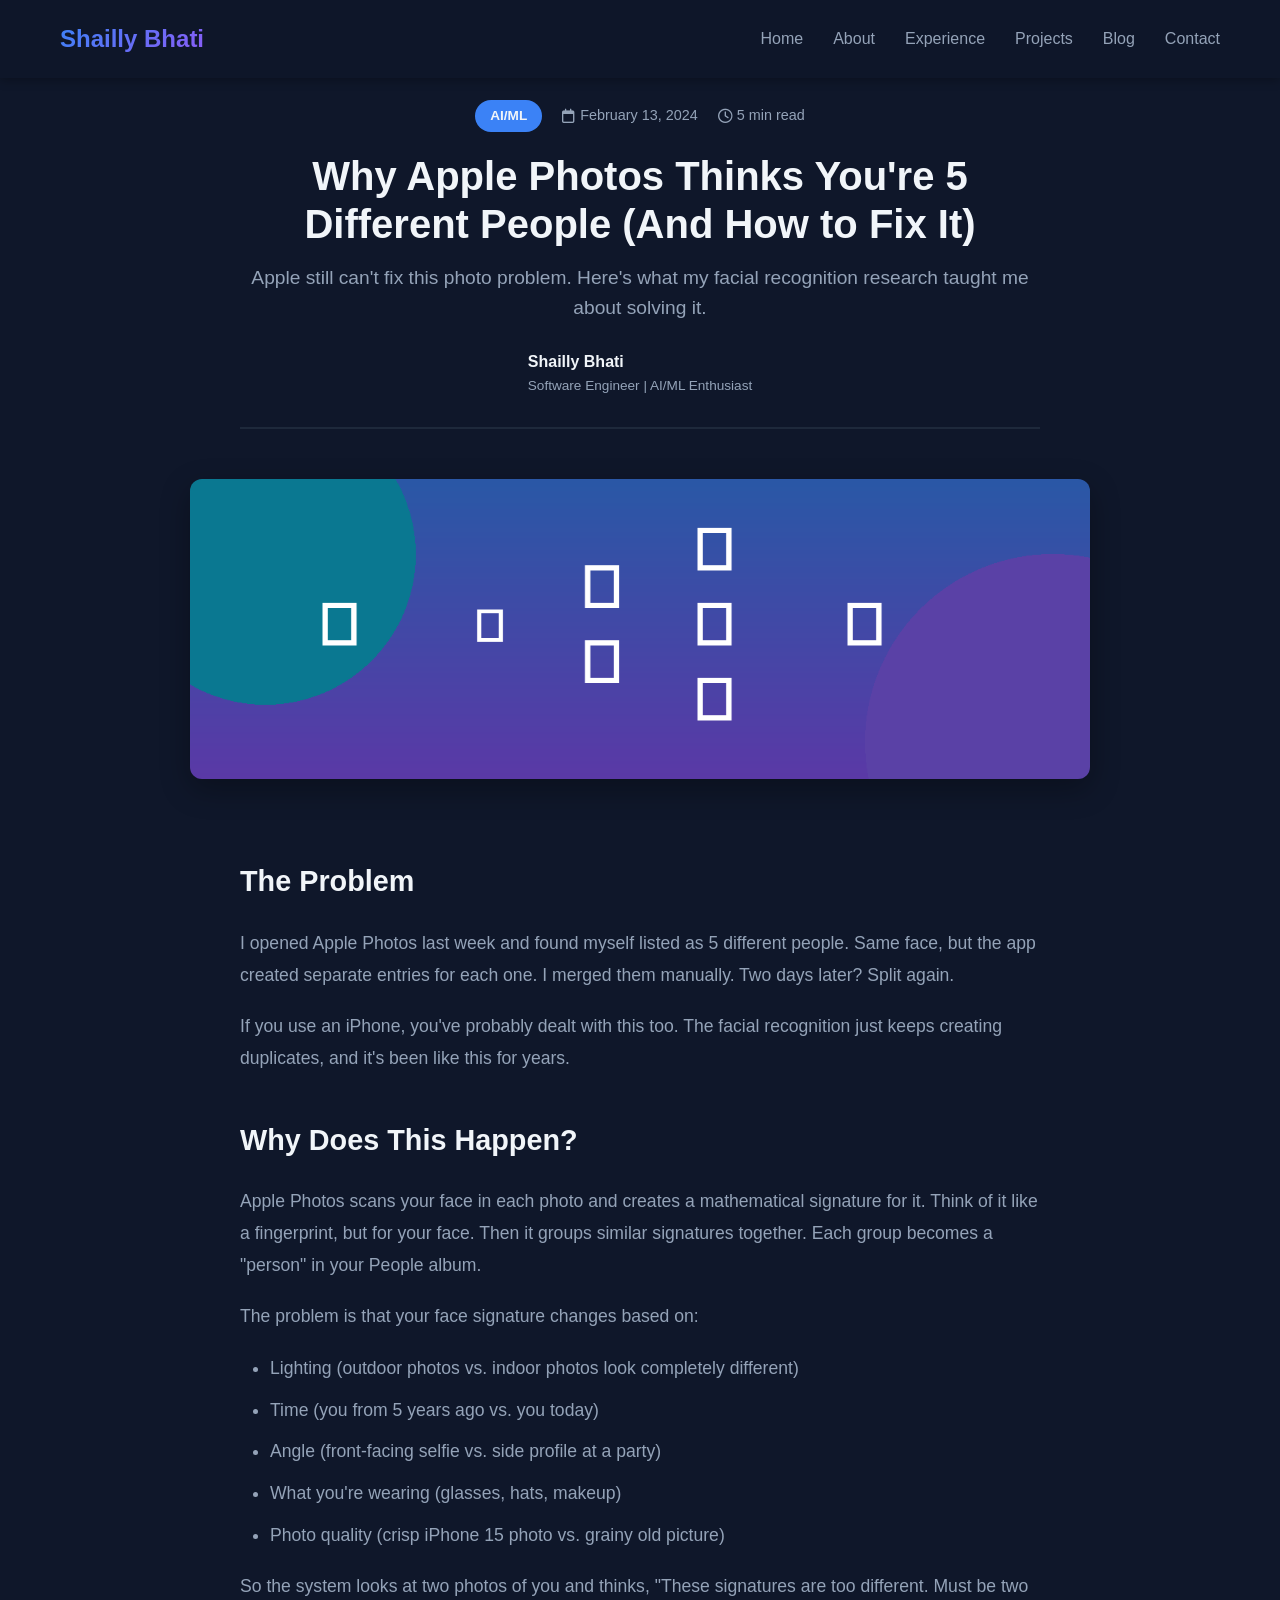
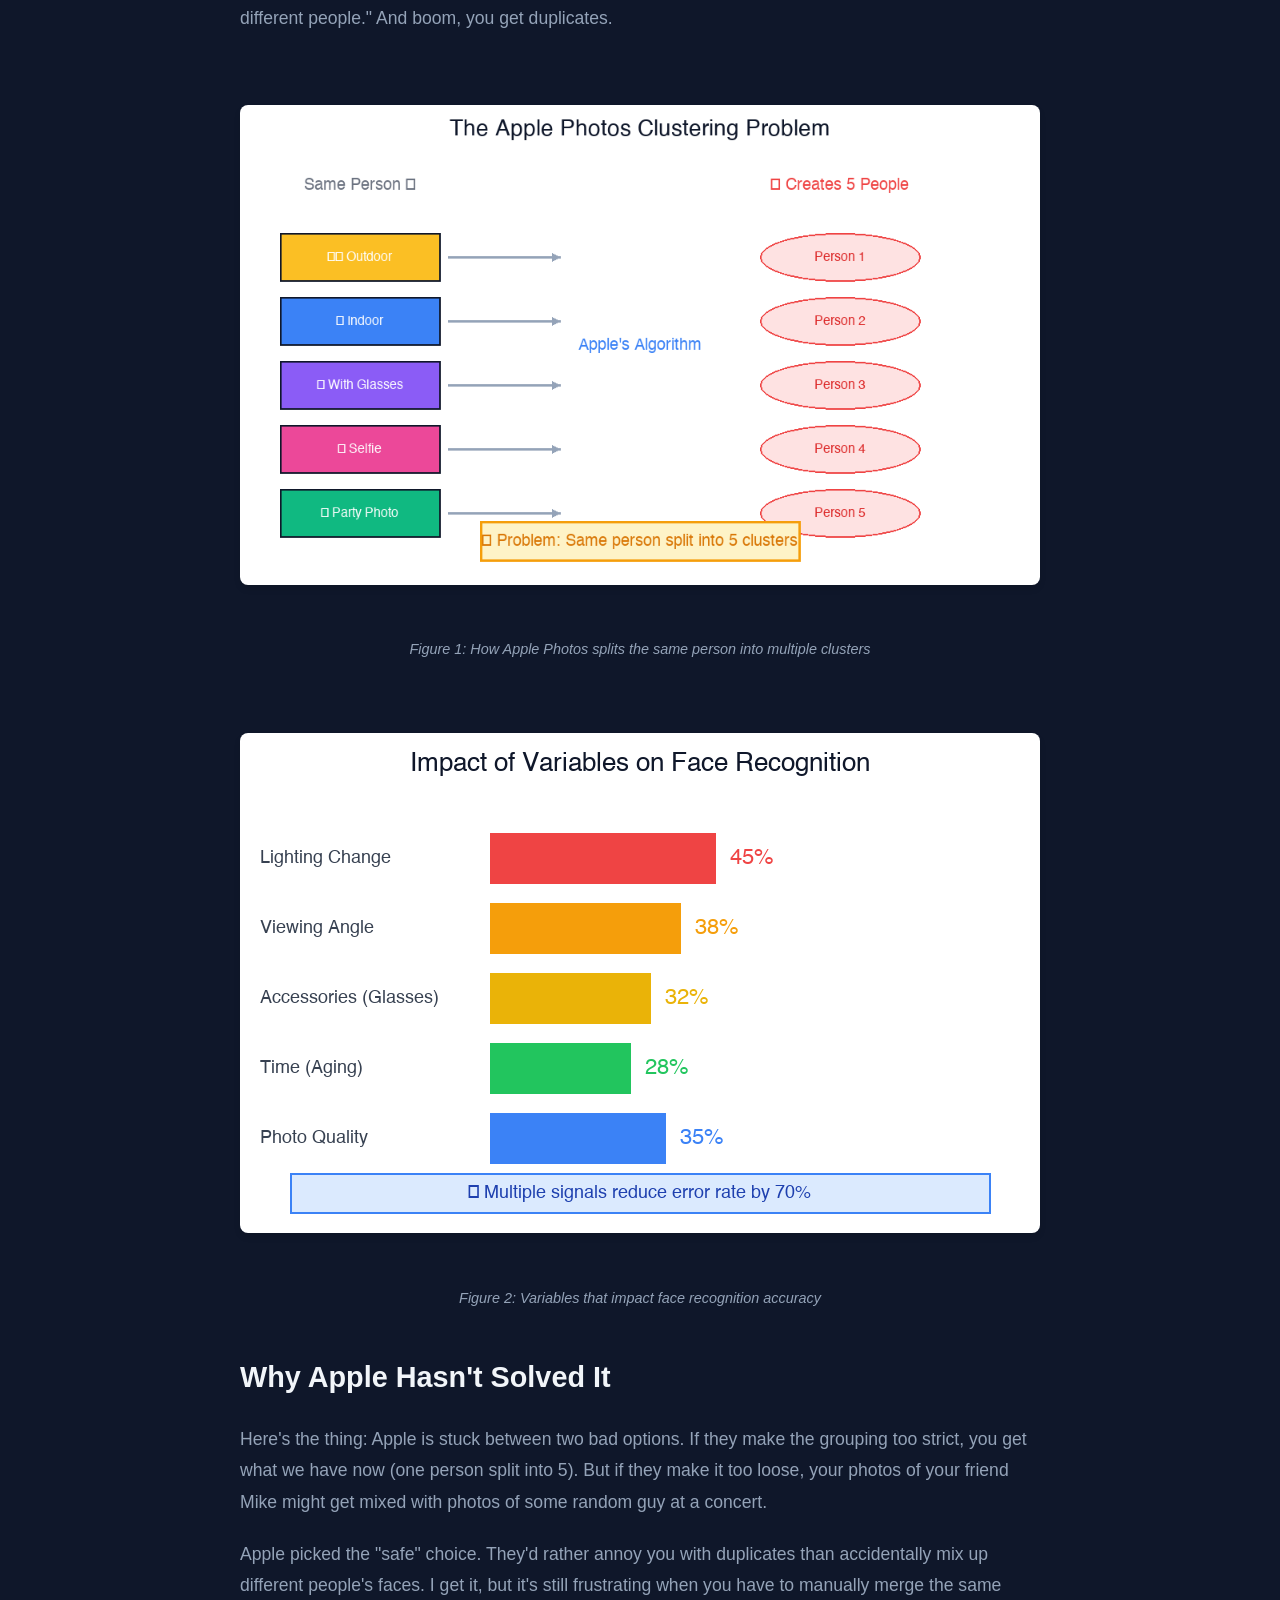
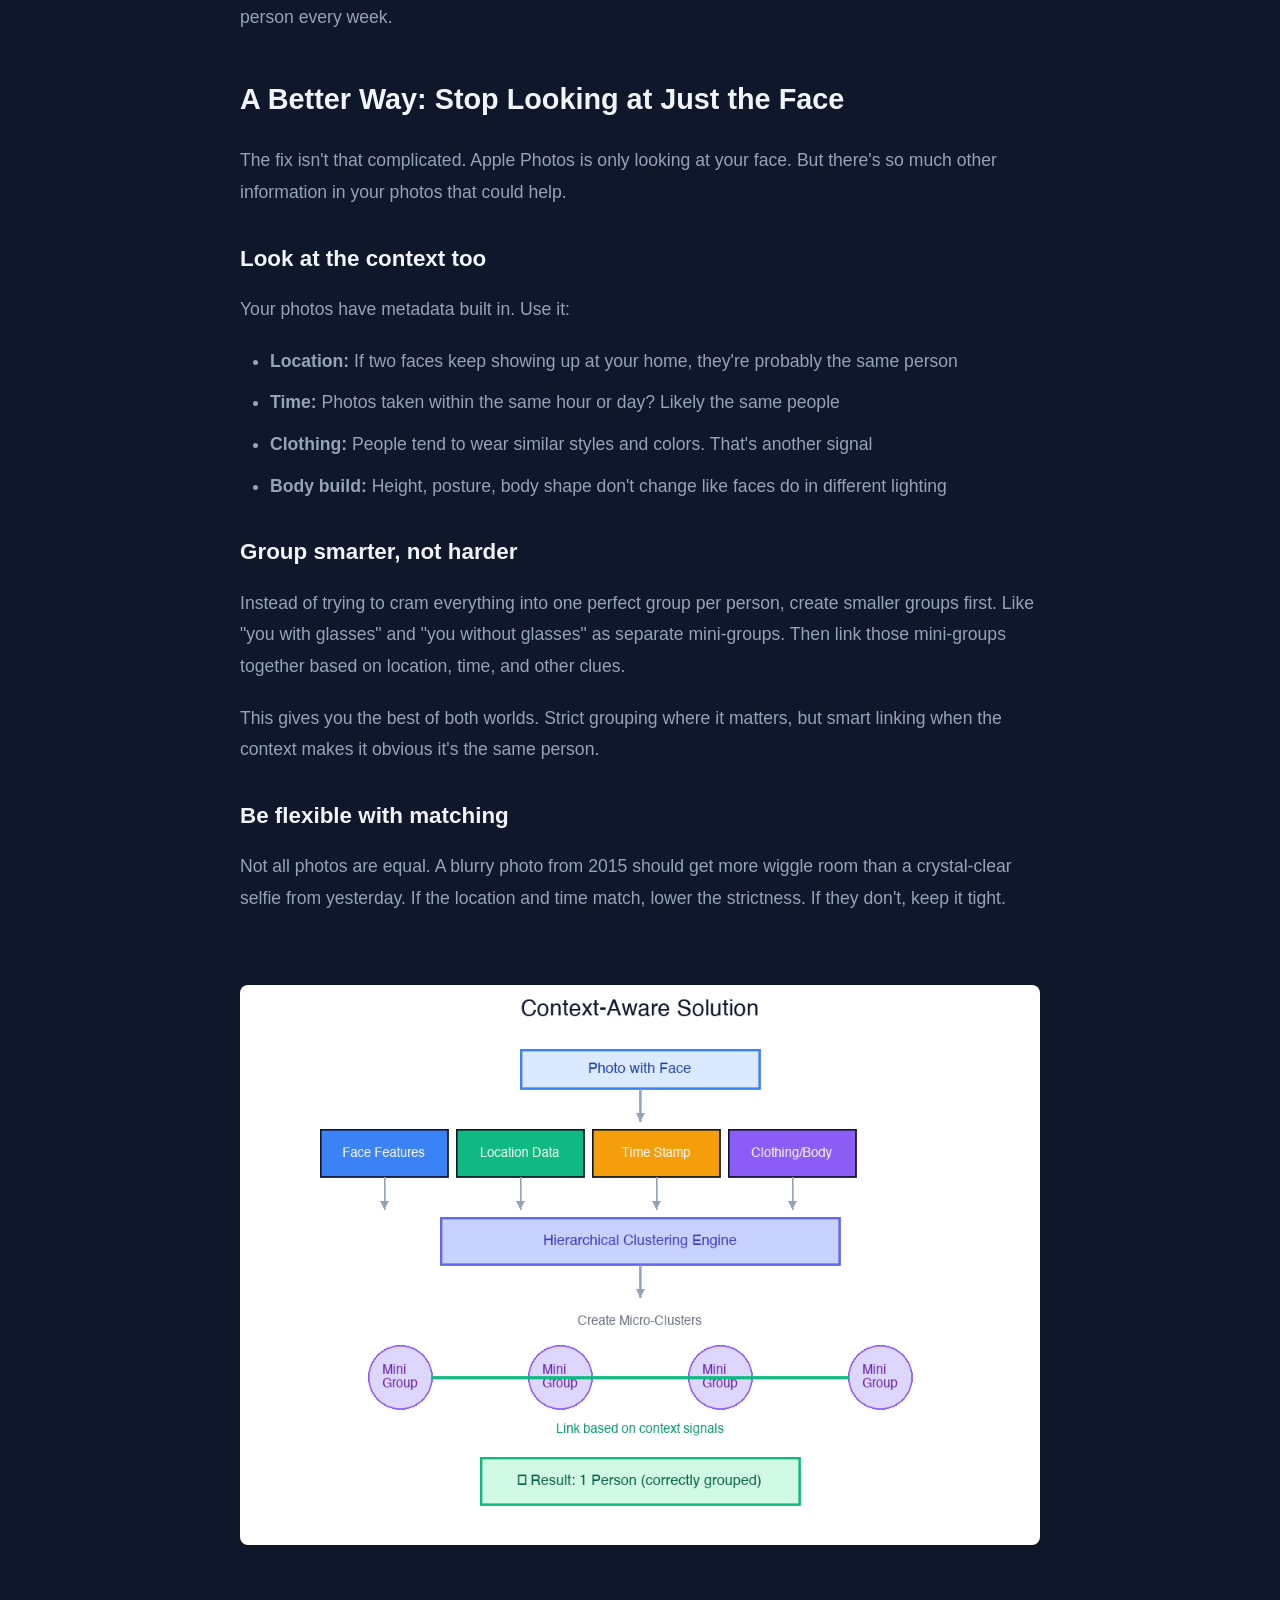
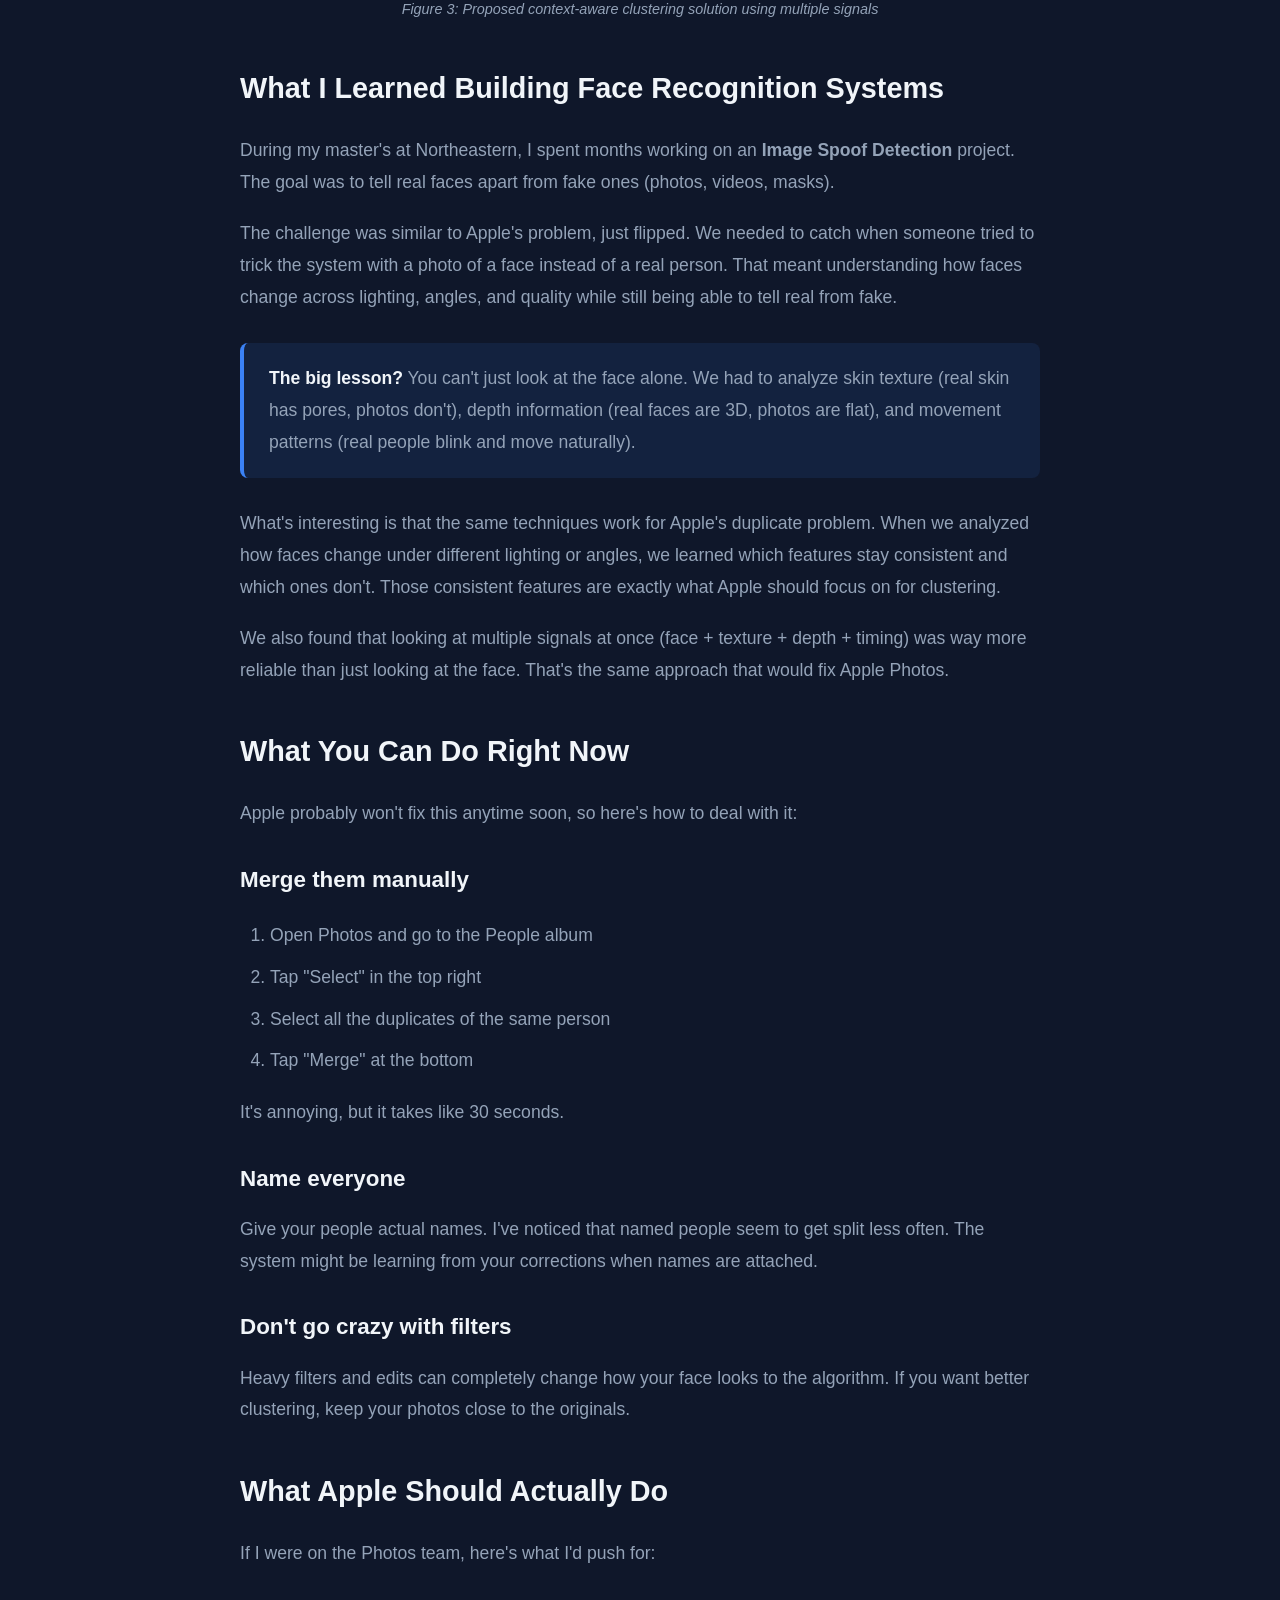
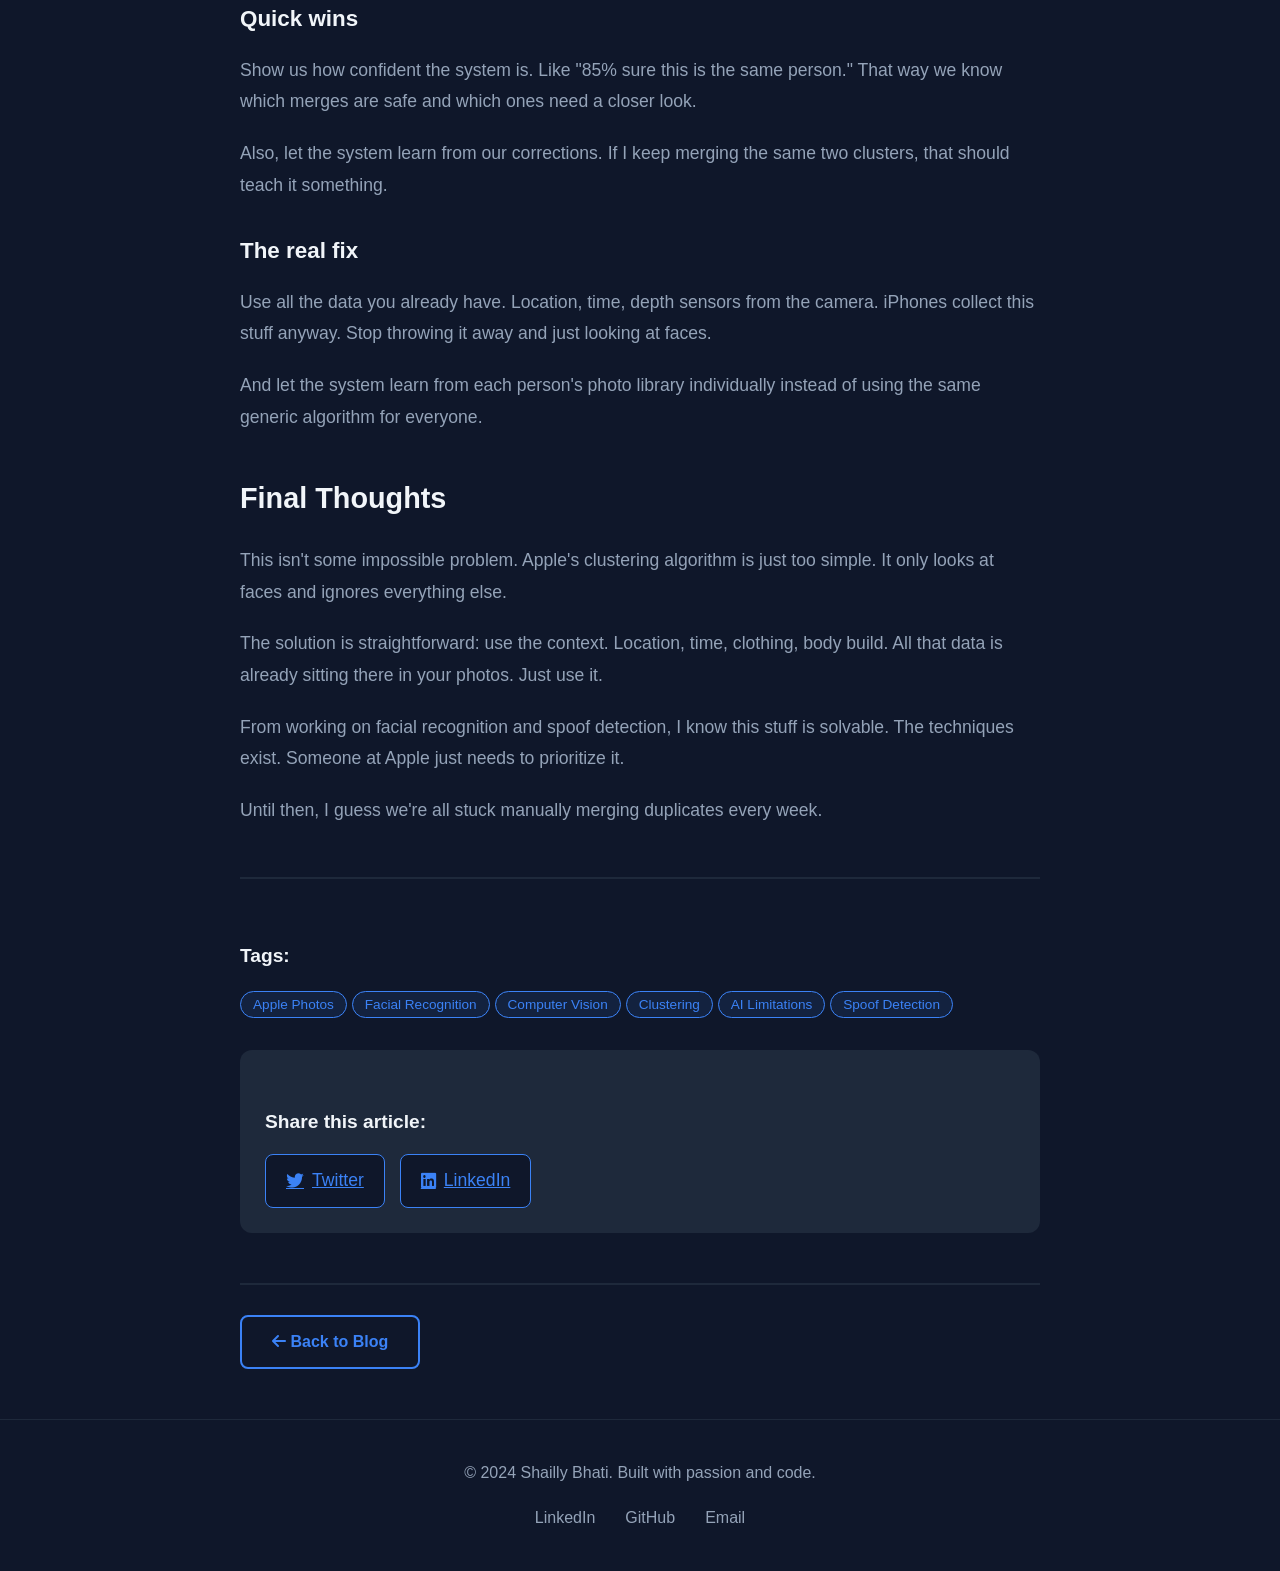
==== commit bcaf6a8c: "Add visual diagrams, charts, and featured image to blog post - Created featured header image with vi" ====
--- a/blog-post-1.html
+++ b/blog-post-1.html
@@ -61,6 +61,11 @@
                 </div>
             </div>
 
+            <!-- Featured Image -->
+            <div class="post-featured-image">
+                <img src="images/blog-header.png" alt="Apple Photos clustering problem visualization" style="width: 100%; border-radius: 12px; margin-bottom: 30px;">
+            </div>
+
             <div class="post-content">
 
                 <h2>The Problem</h2>
@@ -97,6 +102,18 @@
                     two different people." And boom, you get duplicates.
                 </p>
 
+                <!-- Problem Diagram -->
+                <div class="blog-image-container">
+                    <img src="images/problem-diagram.png" alt="Apple Photos clustering problem diagram" style="width: 100%; border-radius: 8px; margin: 30px 0; box-shadow: 0 4px 6px rgba(0,0,0,0.1);">
+                    <p class="image-caption">Figure 1: How Apple Photos splits the same person into multiple clusters</p>
+                </div>
+
+                <!-- Statistics Chart -->
+                <div class="blog-image-container">
+                    <img src="images/statistics-chart.png" alt="Face recognition accuracy factors" style="width: 100%; border-radius: 8px; margin: 30px 0; box-shadow: 0 4px 6px rgba(0,0,0,0.1);">
+                    <p class="image-caption">Figure 2: Variables that impact face recognition accuracy</p>
+                </div>
+
                 <h2>Why Apple Hasn't Solved It</h2>
 
                 <p>
@@ -147,6 +164,12 @@
                     Not all photos are equal. A blurry photo from 2015 should get more wiggle room than a crystal-clear
                     selfie from yesterday. If the location and time match, lower the strictness. If they don't, keep it tight.
                 </p>
+
+                <!-- Solution Flowchart -->
+                <div class="blog-image-container">
+                    <img src="images/solution-flowchart.png" alt="Context-aware facial recognition solution flowchart" style="width: 100%; border-radius: 8px; margin: 30px 0; box-shadow: 0 4px 6px rgba(0,0,0,0.1);">
+                    <p class="image-caption">Figure 3: Proposed context-aware clustering solution using multiple signals</p>
+                </div>
 
                 <h2>What I Learned Building Face Recognition Systems</h2>
 
--- a/css/blog.css
+++ b/css/blog.css
@@ -388,6 +388,39 @@
     transform: translateY(-2px);
 }
 
+/* Post Featured Image */
+.post-featured-image {
+    max-width: 900px;
+    margin: 0 auto 40px;
+}
+
+.post-featured-image img {
+    width: 100%;
+    border-radius: 12px;
+    box-shadow: 0 10px 30px rgba(0, 0, 0, 0.3);
+}
+
+/* Blog Images */
+.blog-image-container {
+    margin: 40px 0;
+    text-align: center;
+}
+
+.blog-image-container img {
+    width: 100%;
+    max-width: 100%;
+    border-radius: 8px;
+    box-shadow: 0 4px 6px rgba(0, 0, 0, 0.1);
+}
+
+.image-caption {
+    margin-top: 12px;
+    font-size: 0.9rem;
+    color: var(--text-secondary);
+    font-style: italic;
+    text-align: center;
+}
+
 /* Post Navigation */
 .post-navigation {
     max-width: 800px;
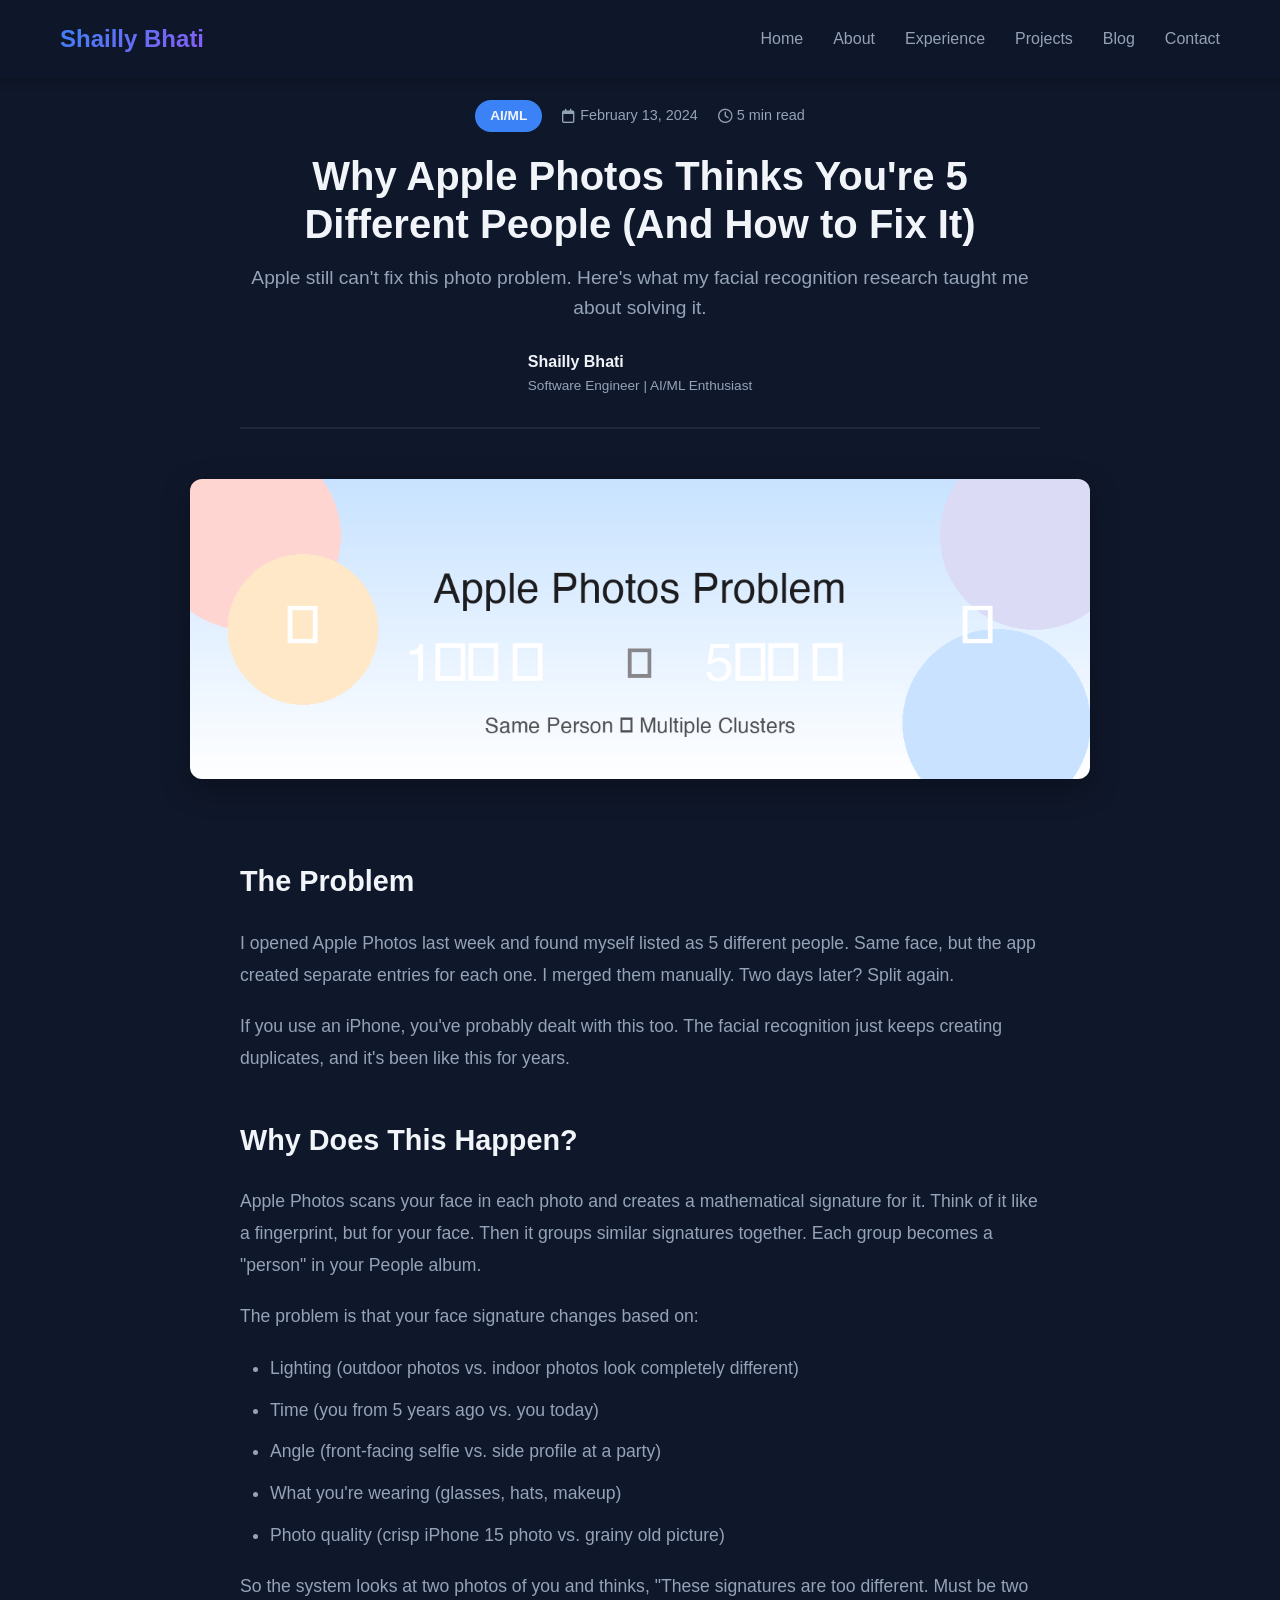
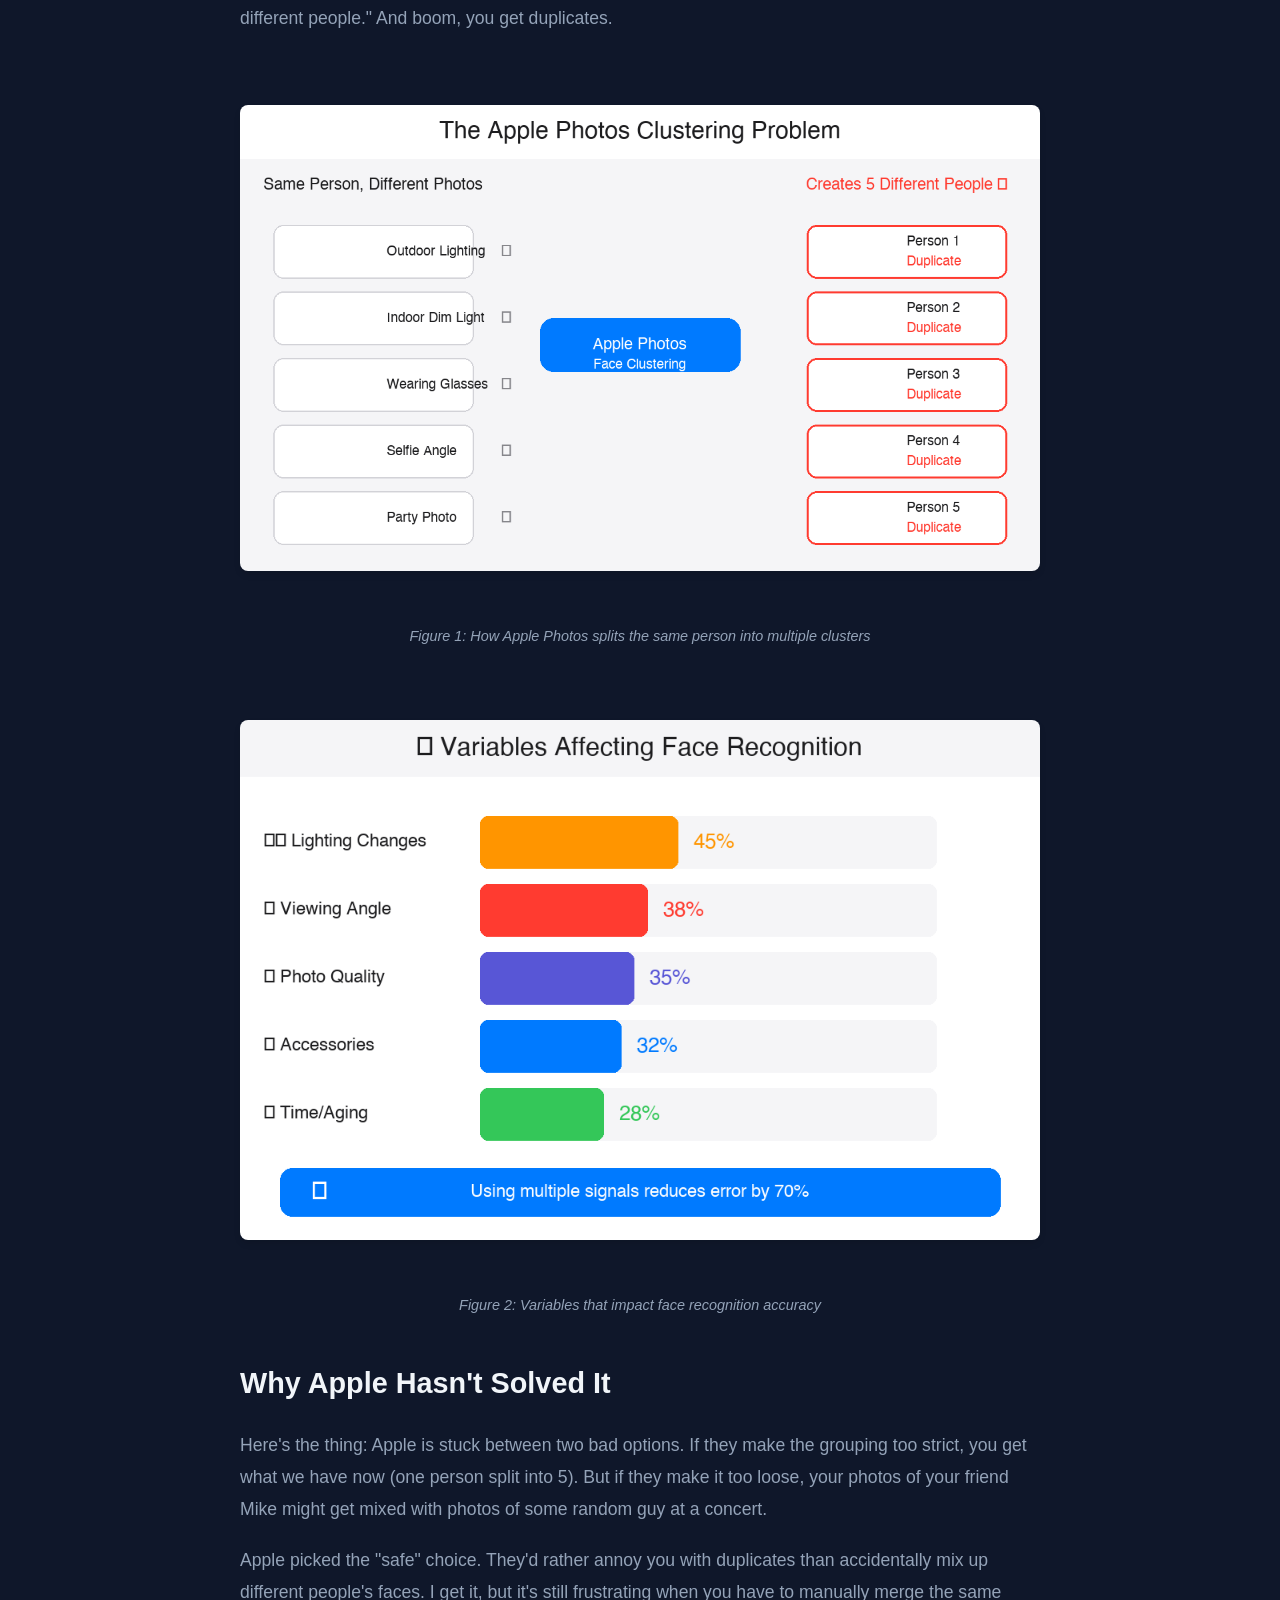
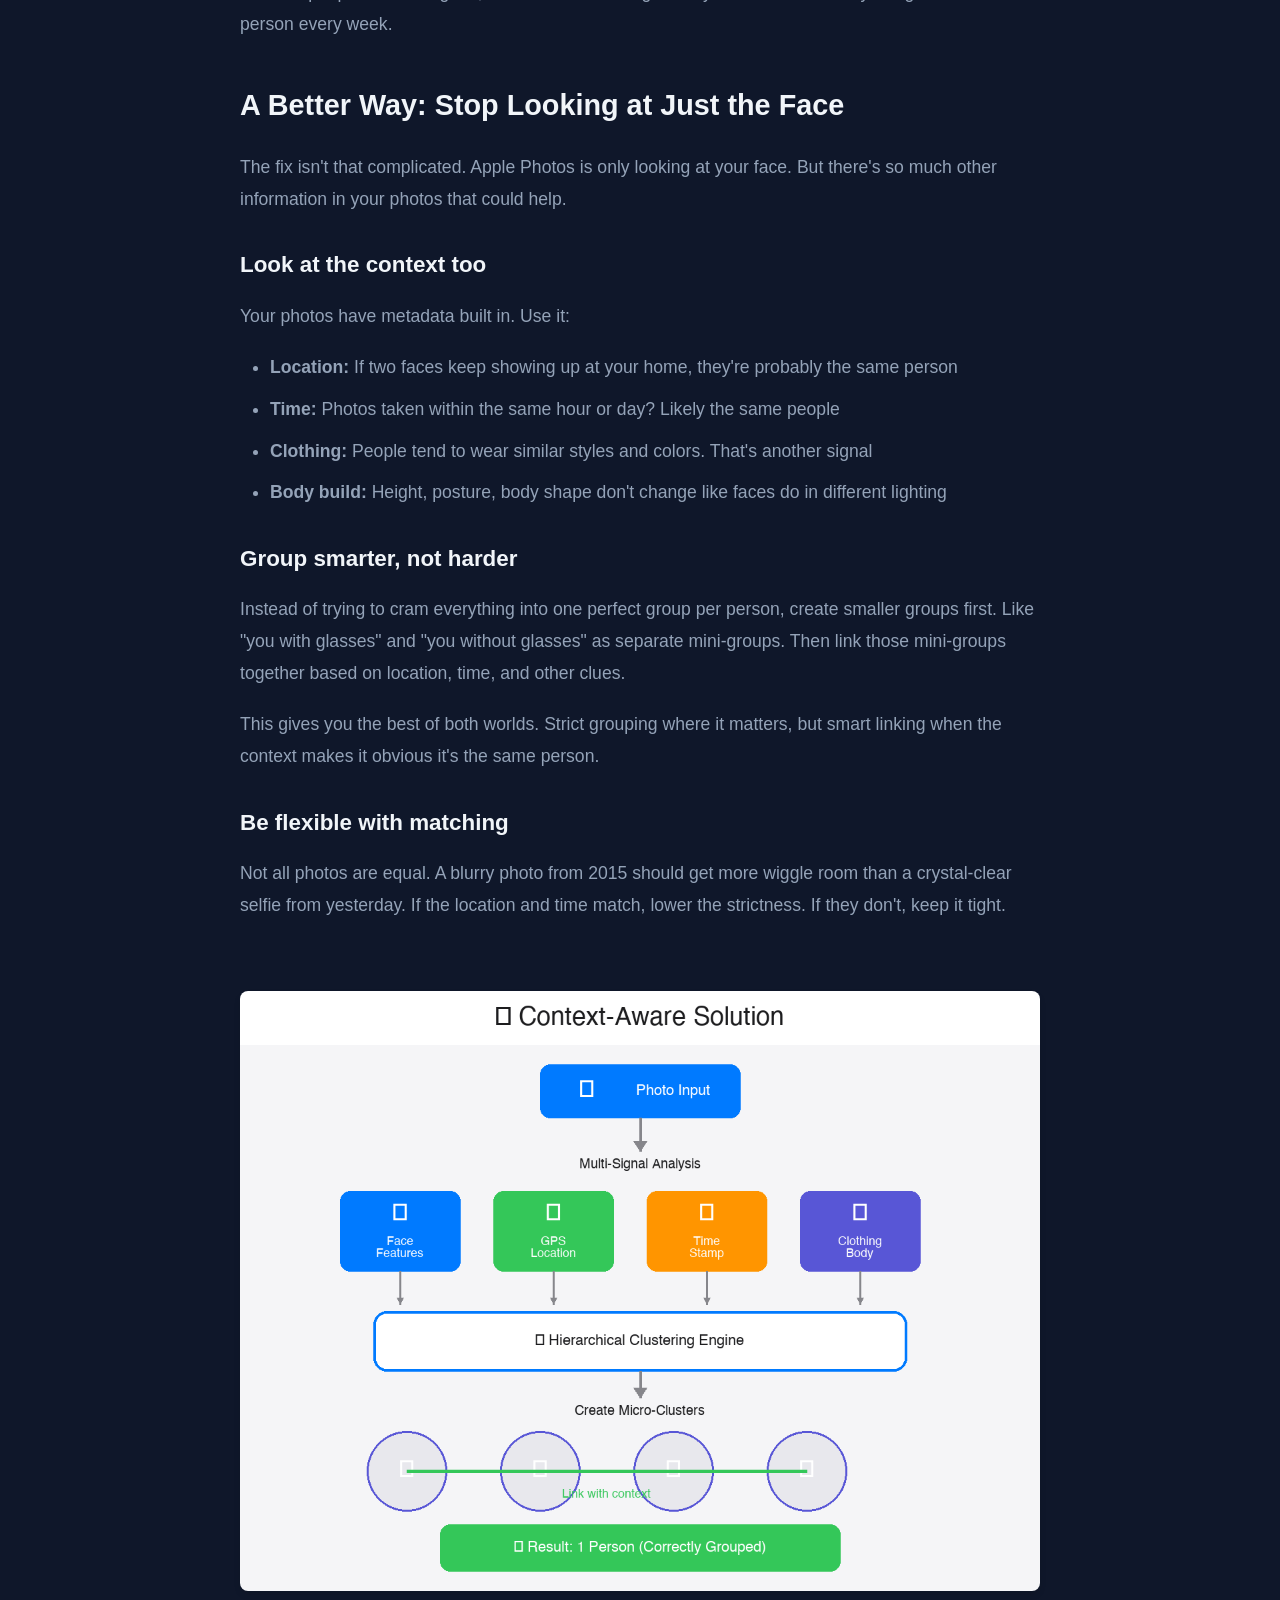
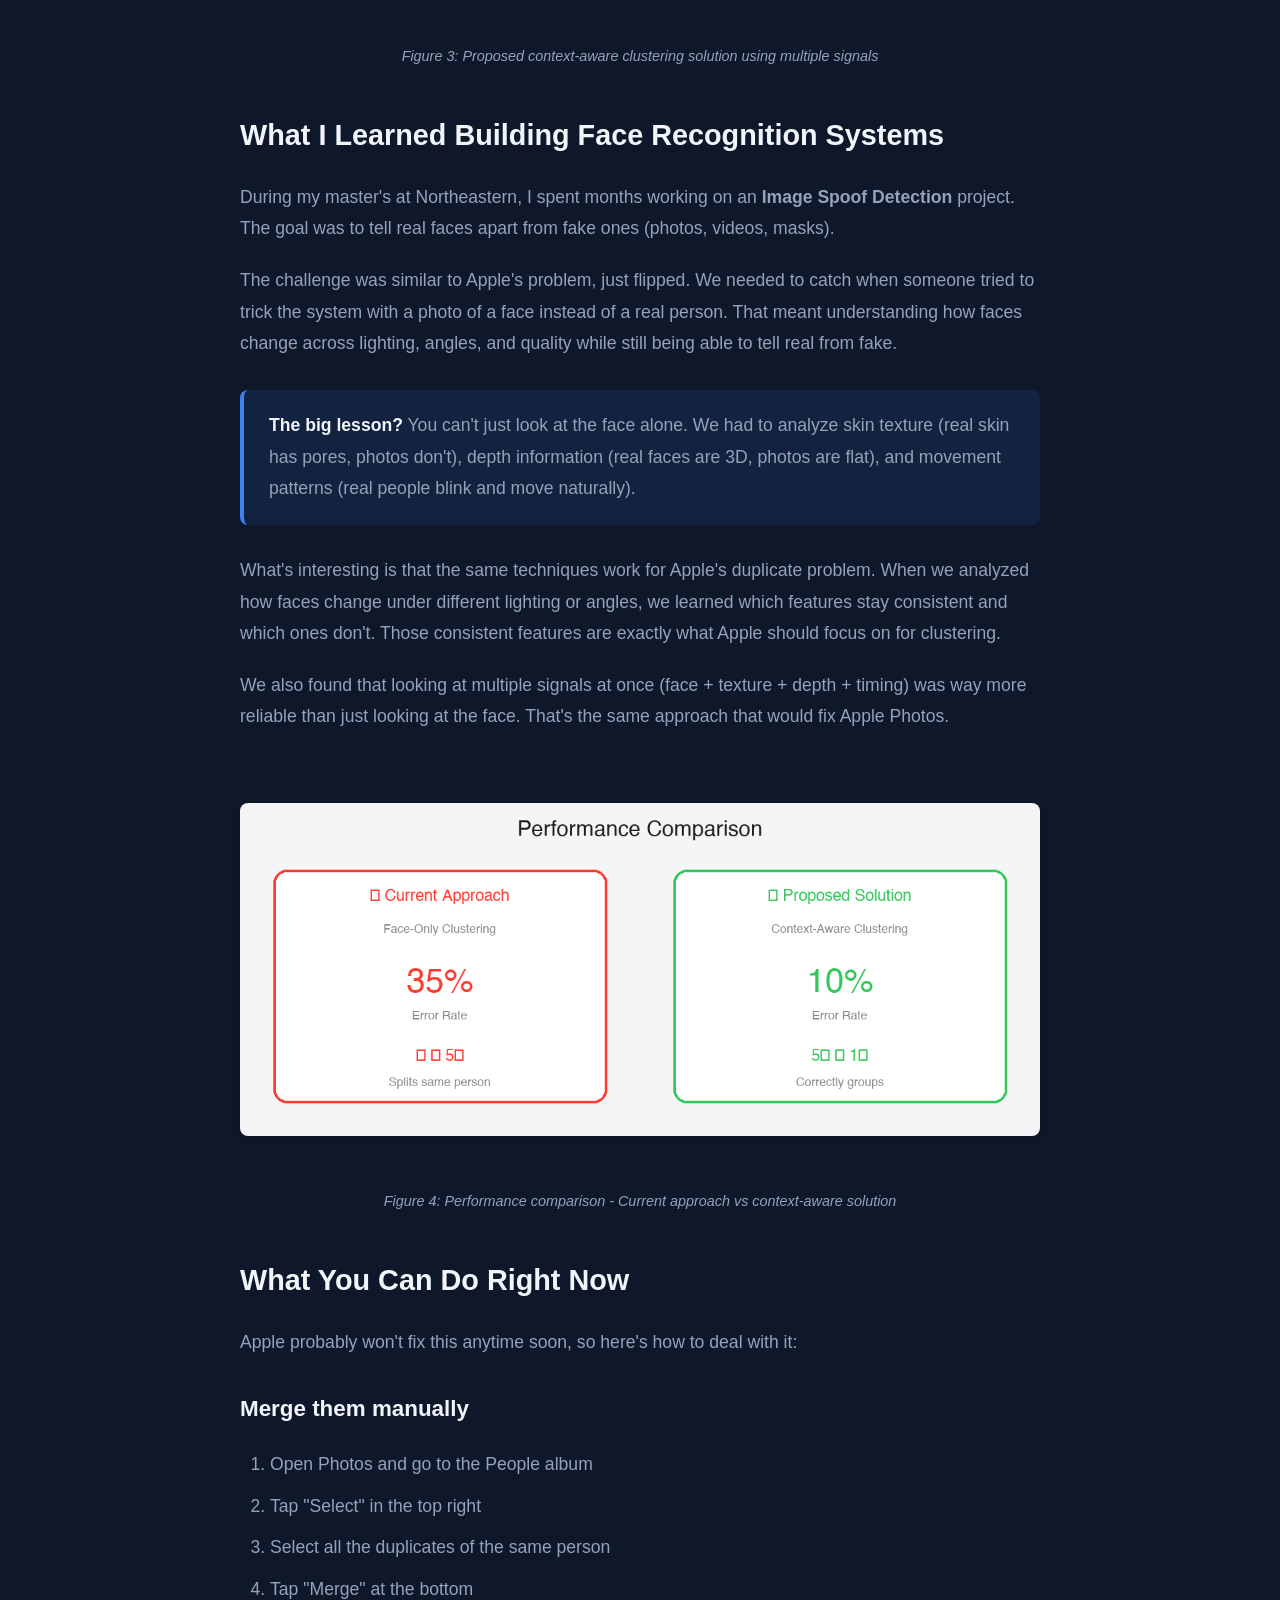
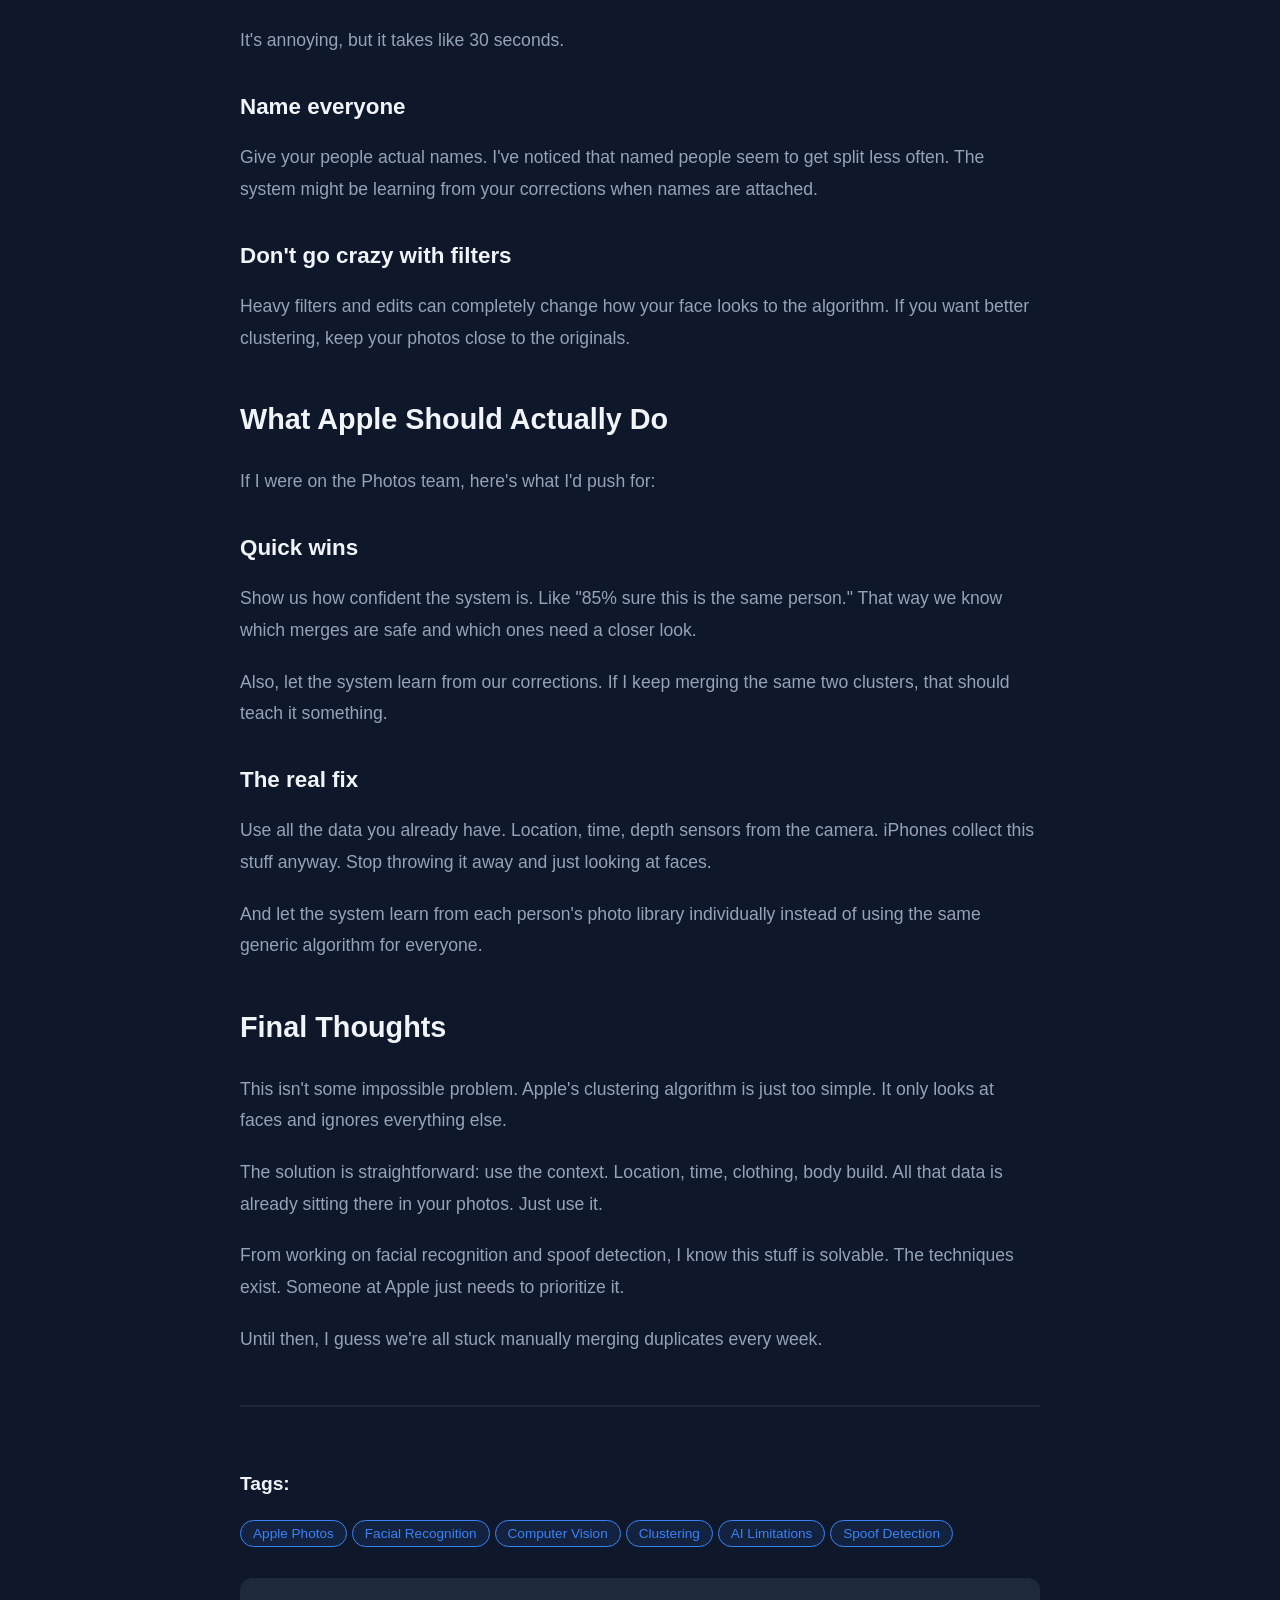
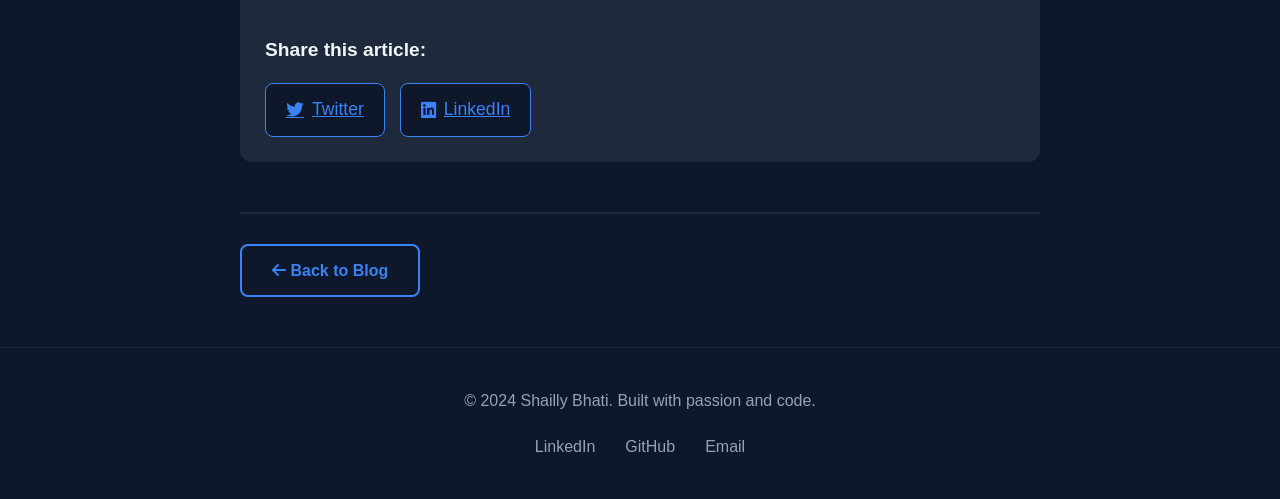
==== commit f7d8fc89: "Recreate all blog images with Apple design language - Featured header with Apple Photos icon and col" ====
--- a/blog-post-1.html
+++ b/blog-post-1.html
@@ -201,6 +201,12 @@
                     more reliable than just looking at the face. That's the same approach that would fix Apple Photos.
                 </p>
 
+                <!-- Comparison Chart -->
+                <div class="blog-image-container">
+                    <img src="images/comparison-chart.png" alt="Current vs proposed solution comparison" style="width: 100%; border-radius: 8px; margin: 30px 0; box-shadow: 0 4px 6px rgba(0,0,0,0.1);">
+                    <p class="image-caption">Figure 4: Performance comparison - Current approach vs context-aware solution</p>
+                </div>
+
                 <h2>What You Can Do Right Now</h2>
 
                 <p>
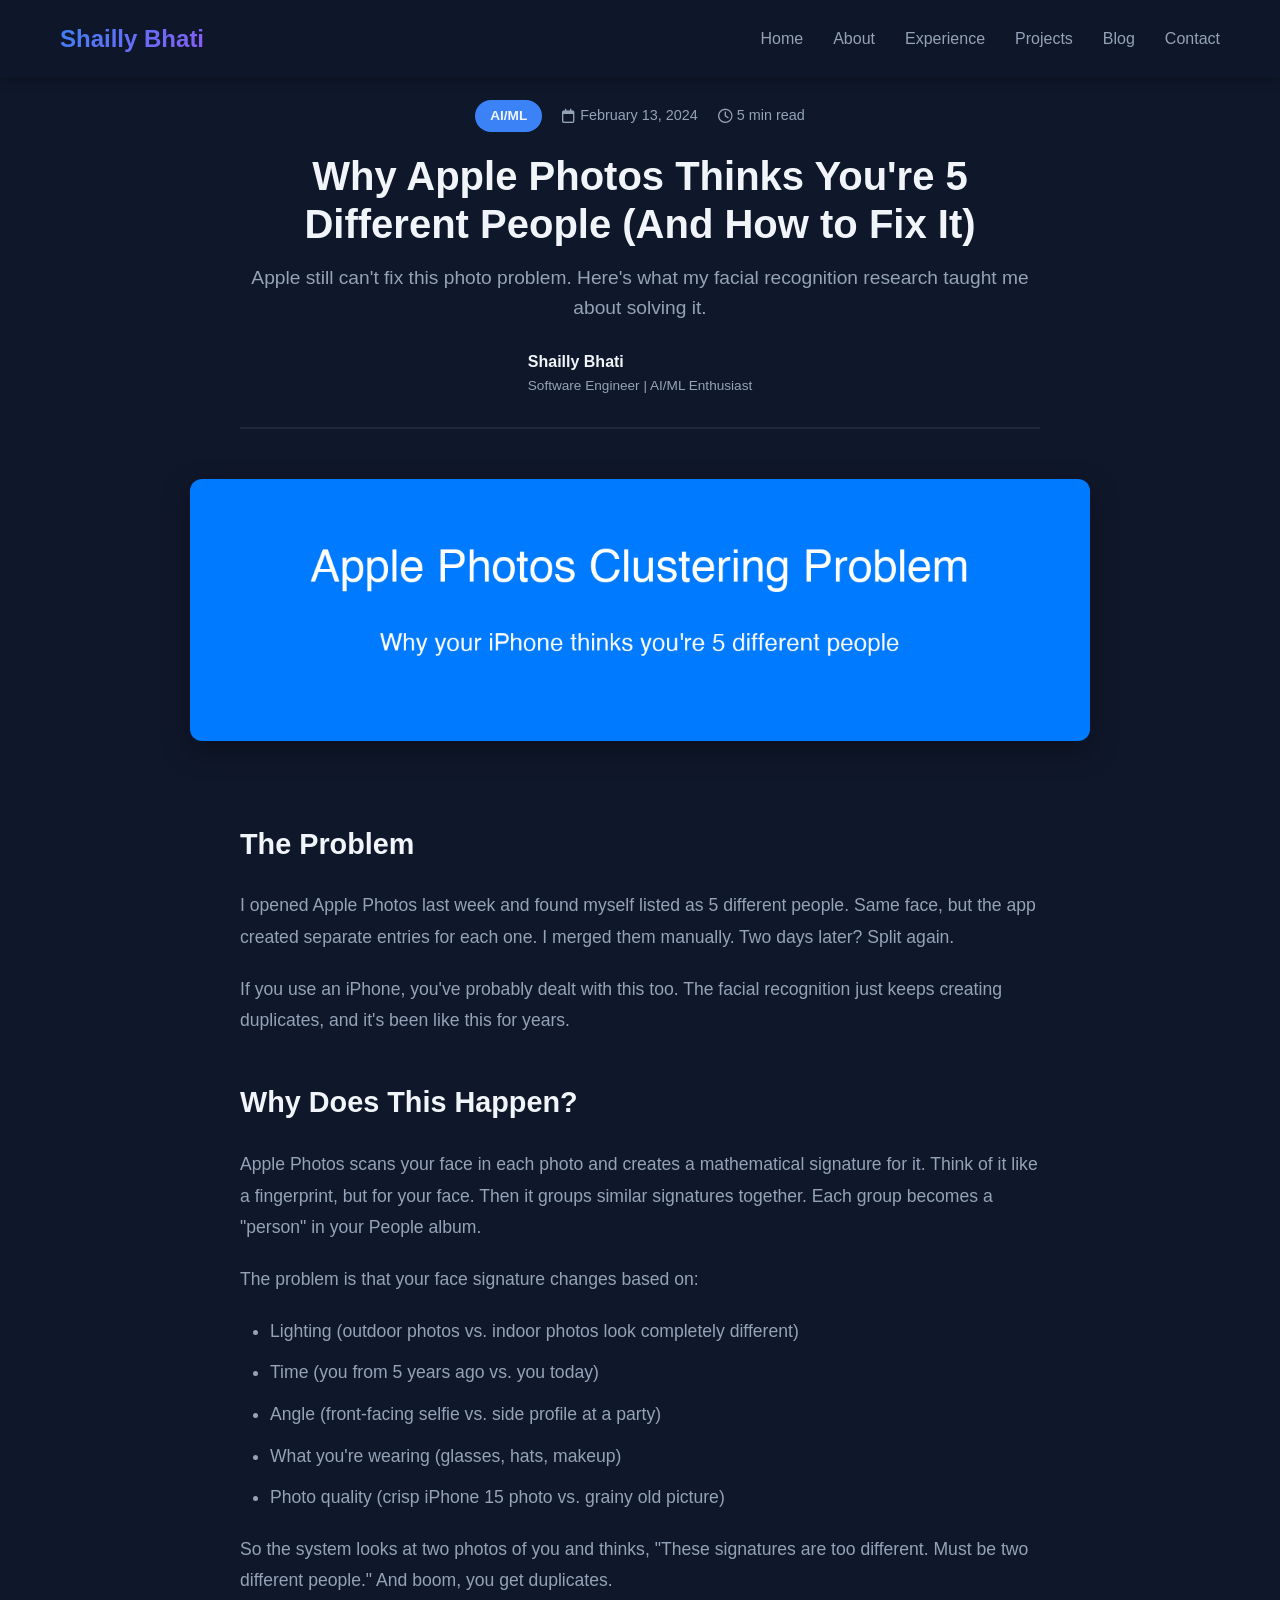
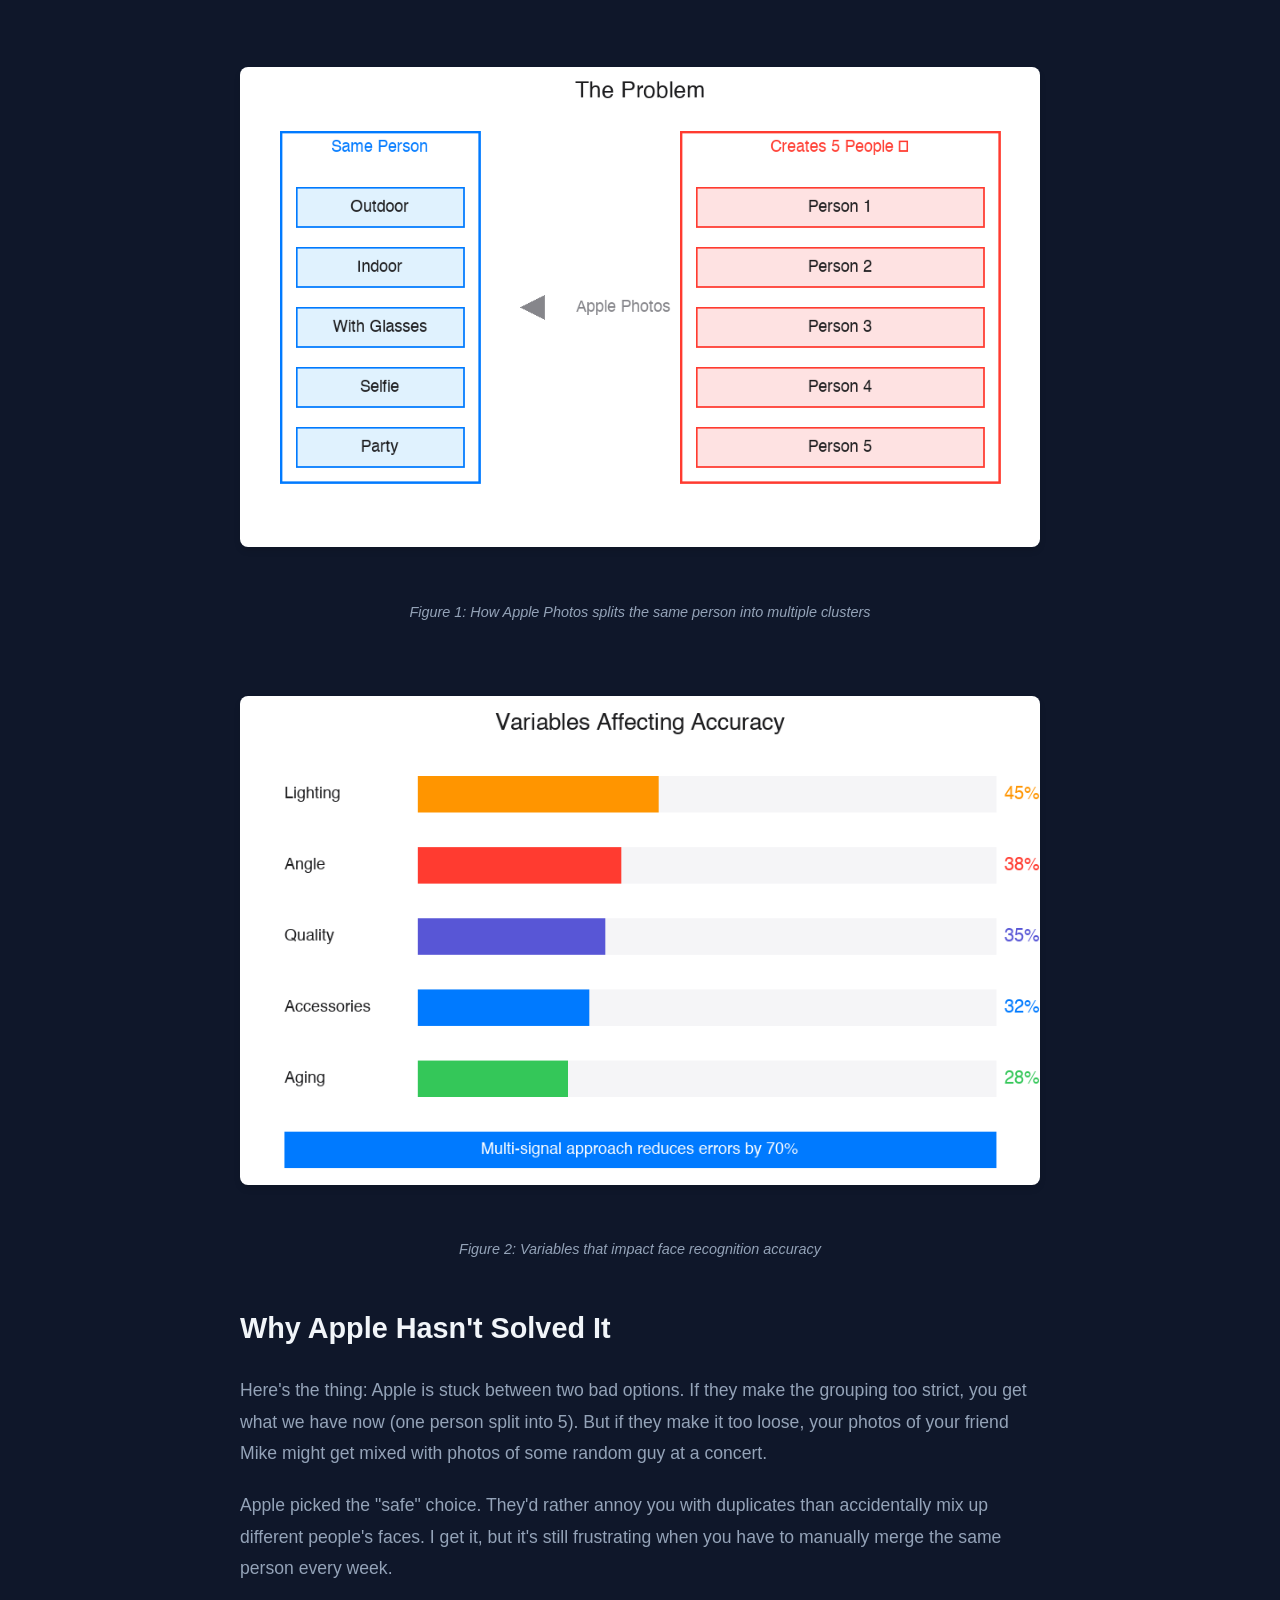
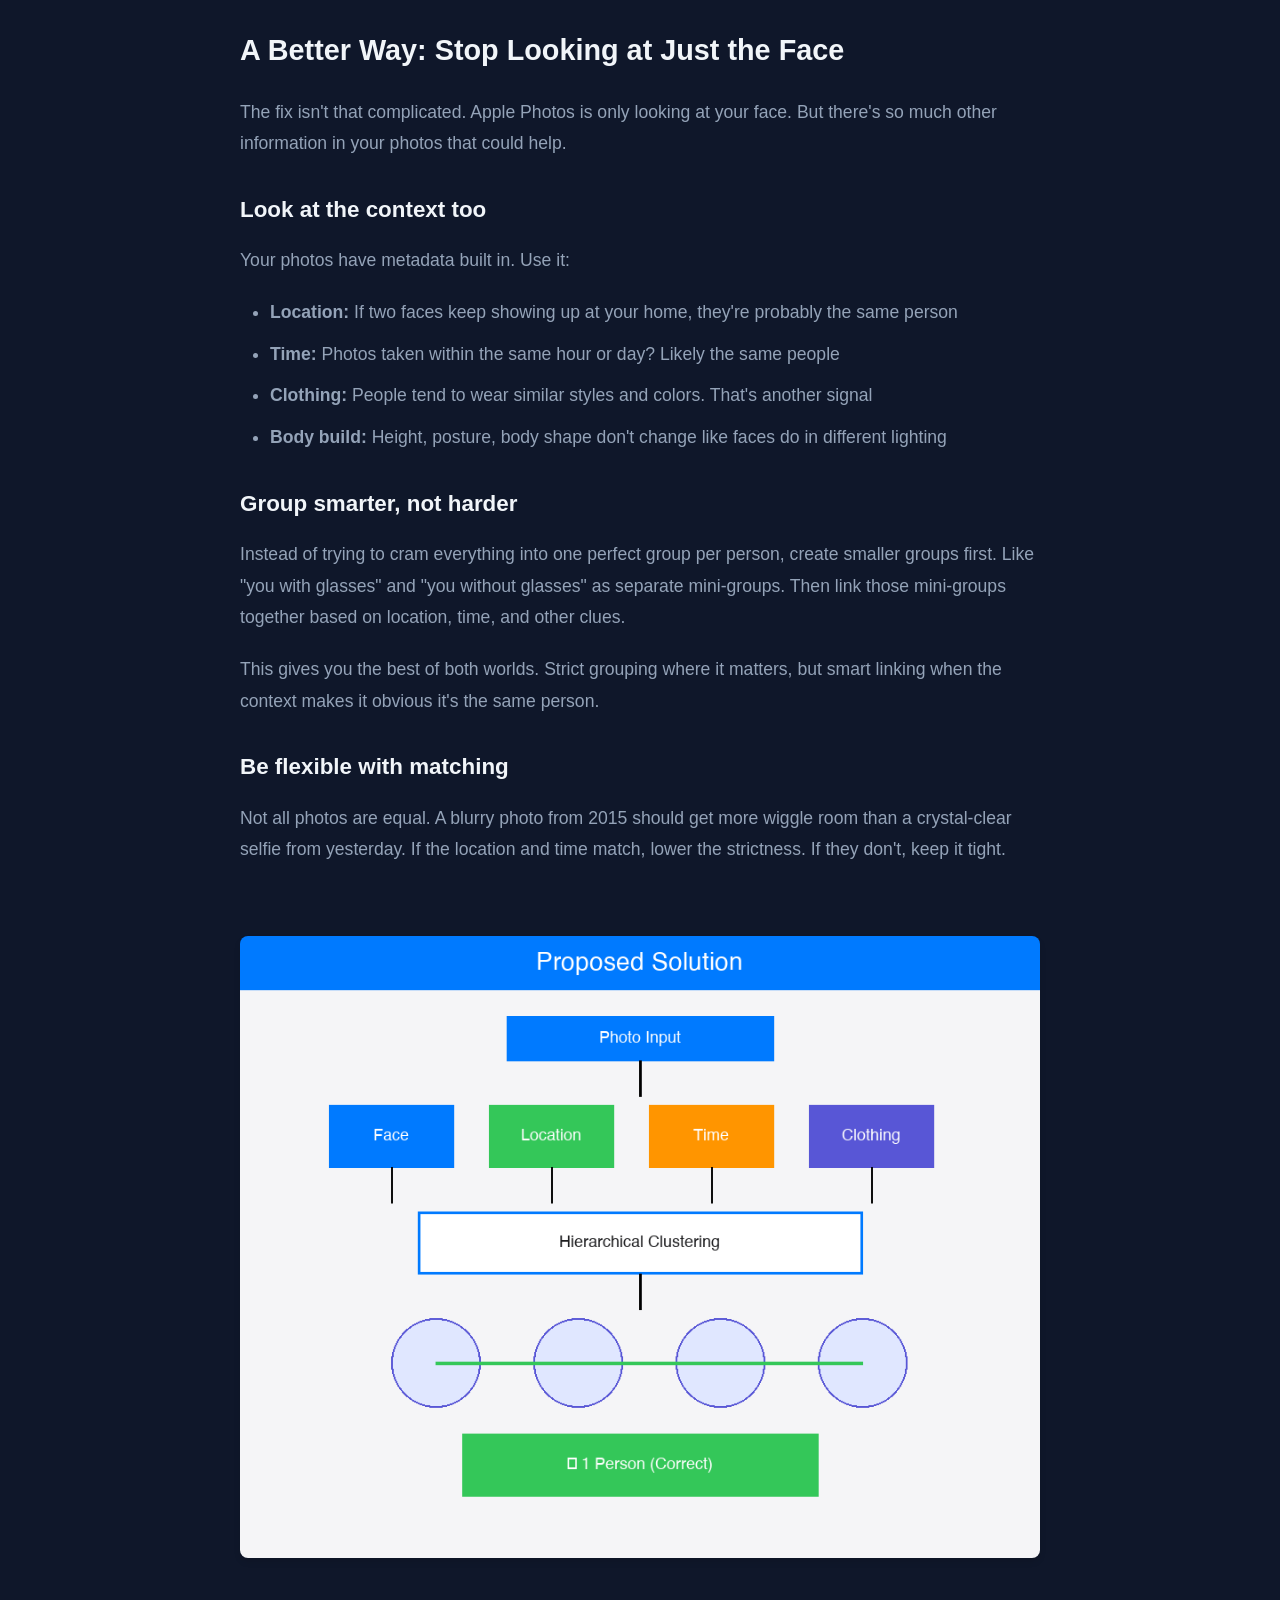
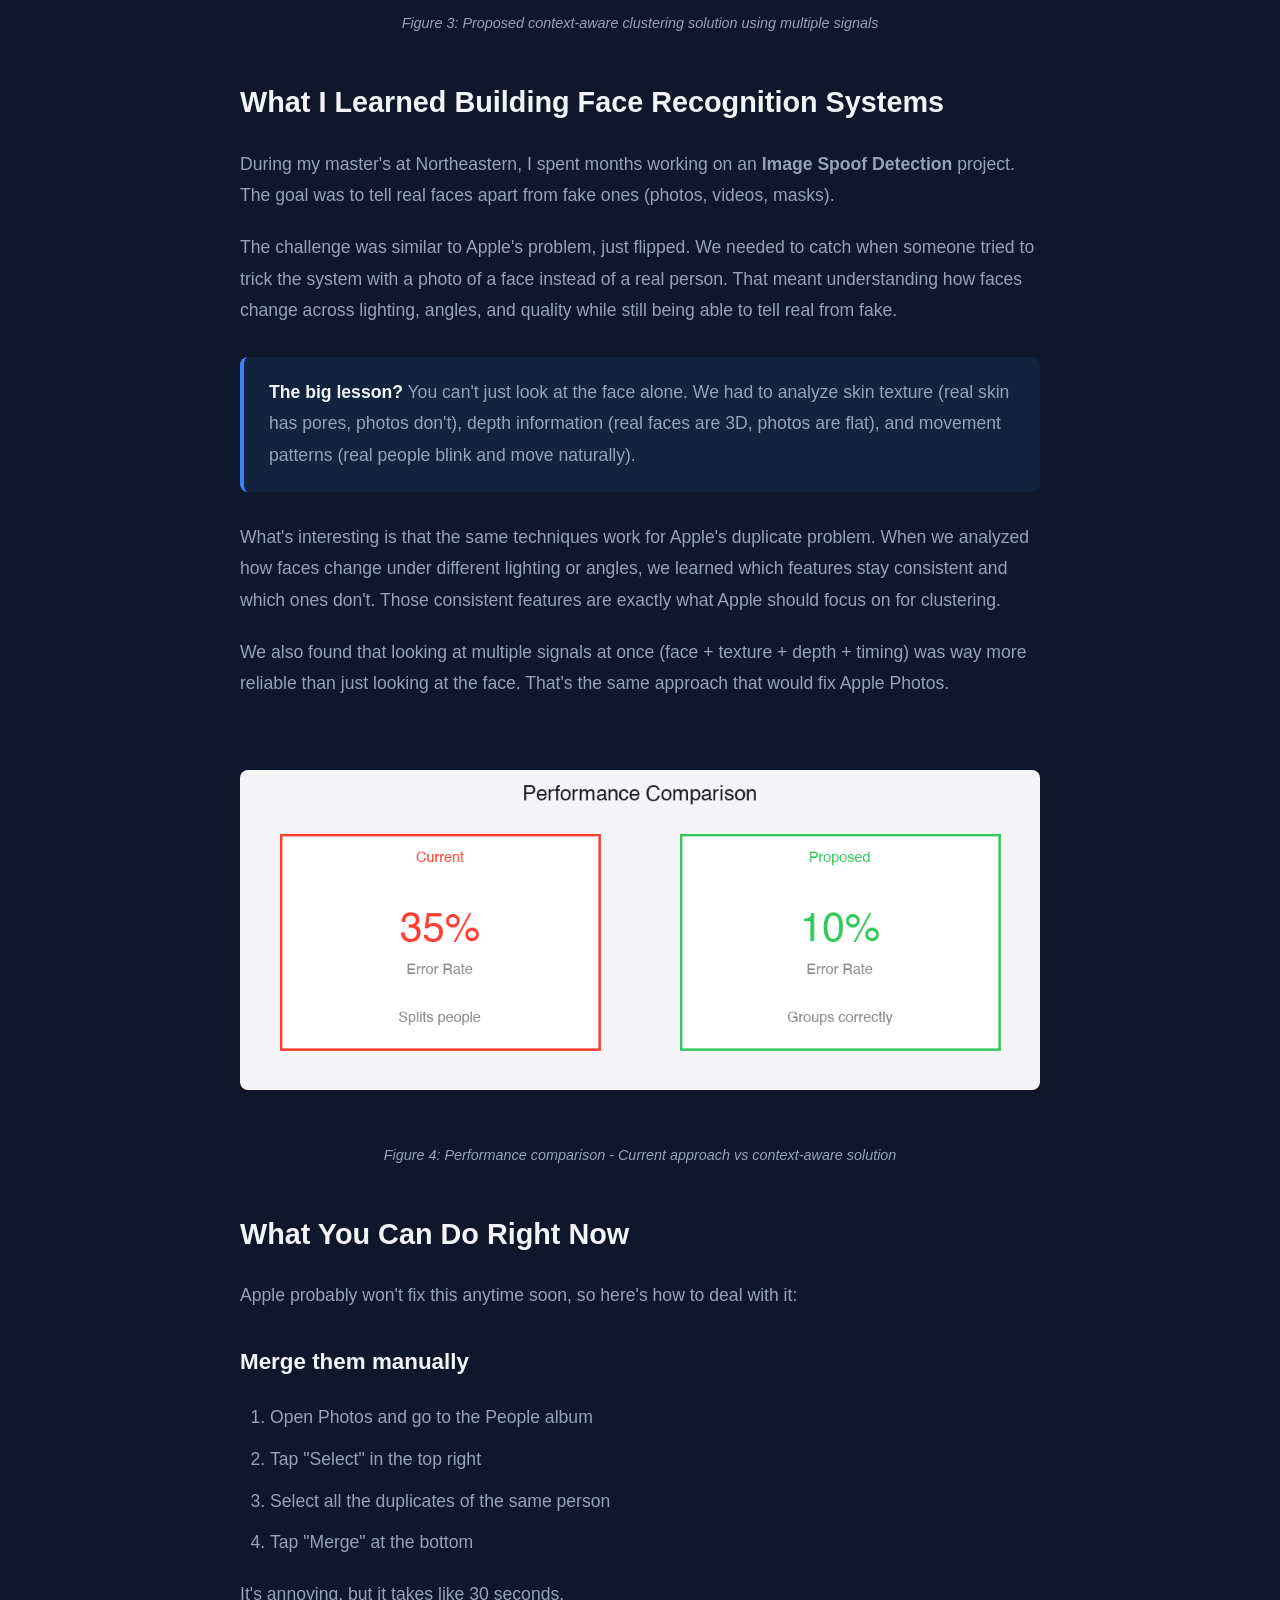
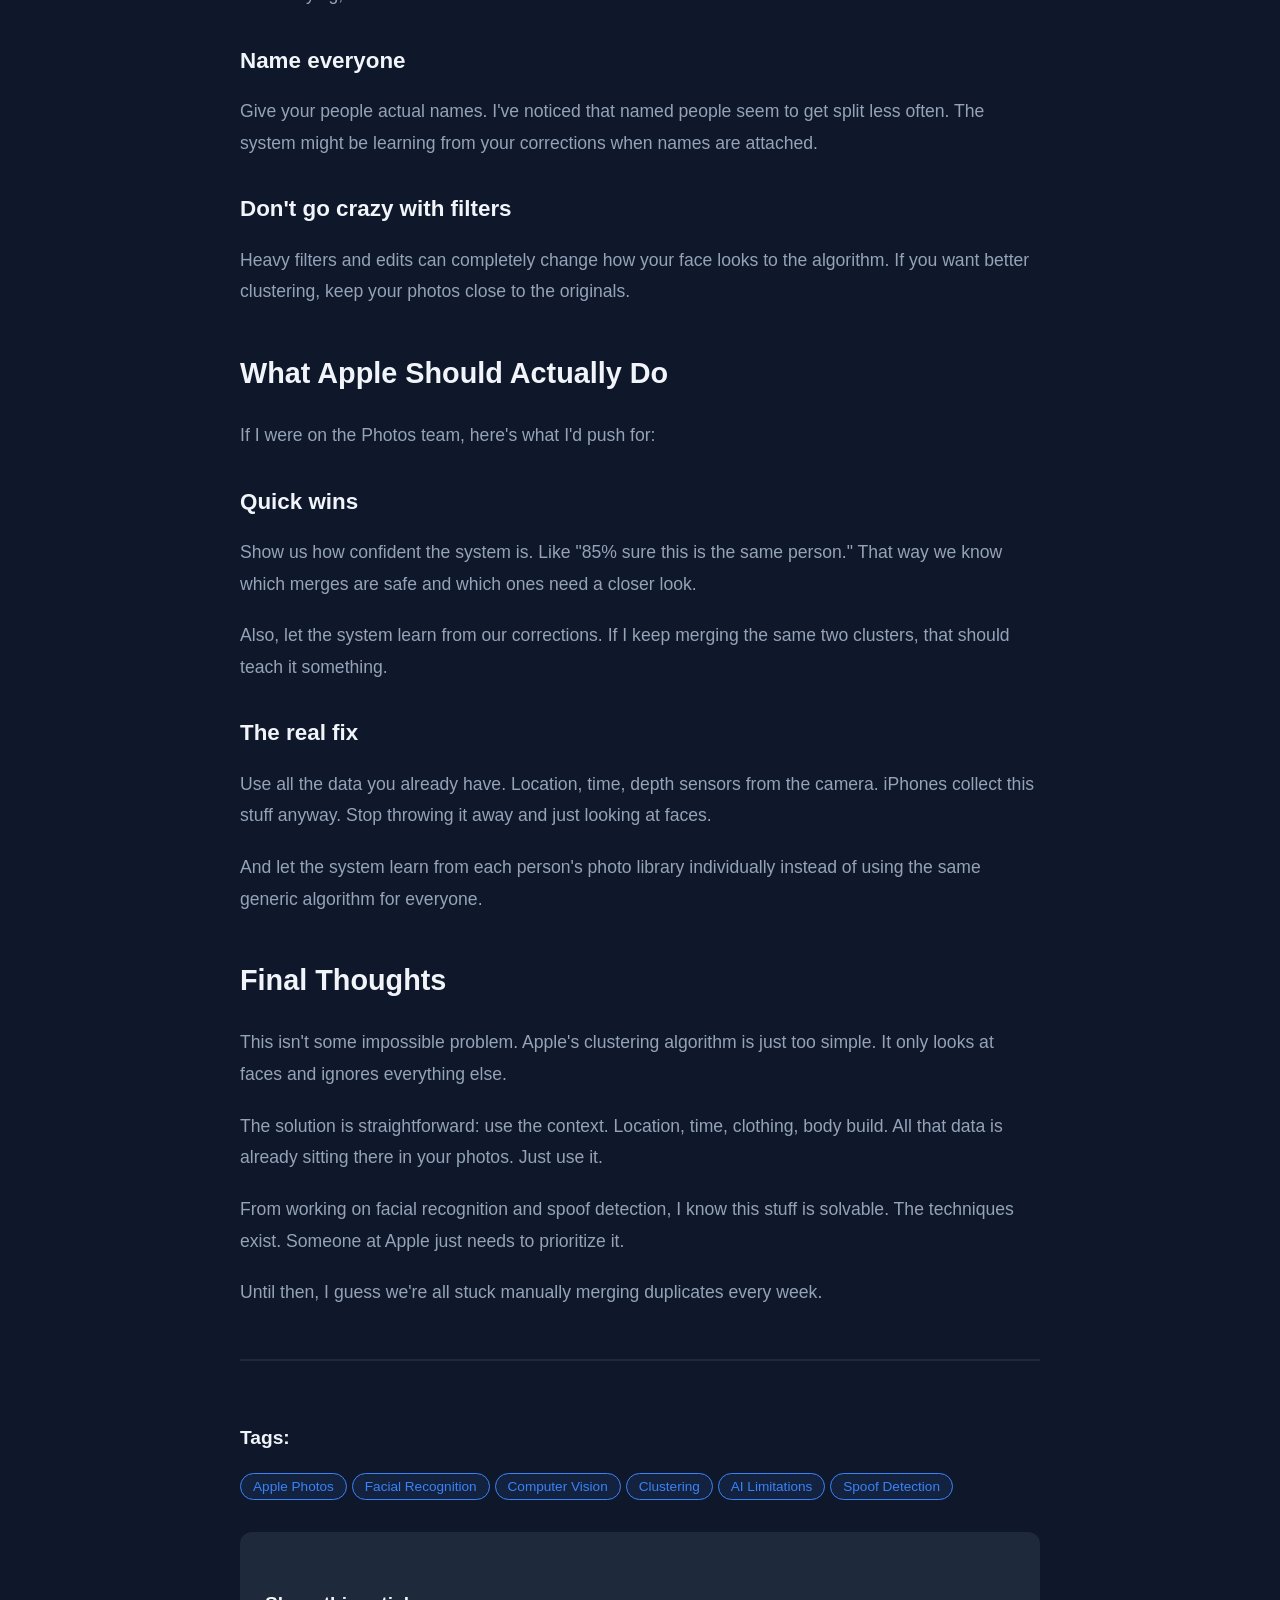
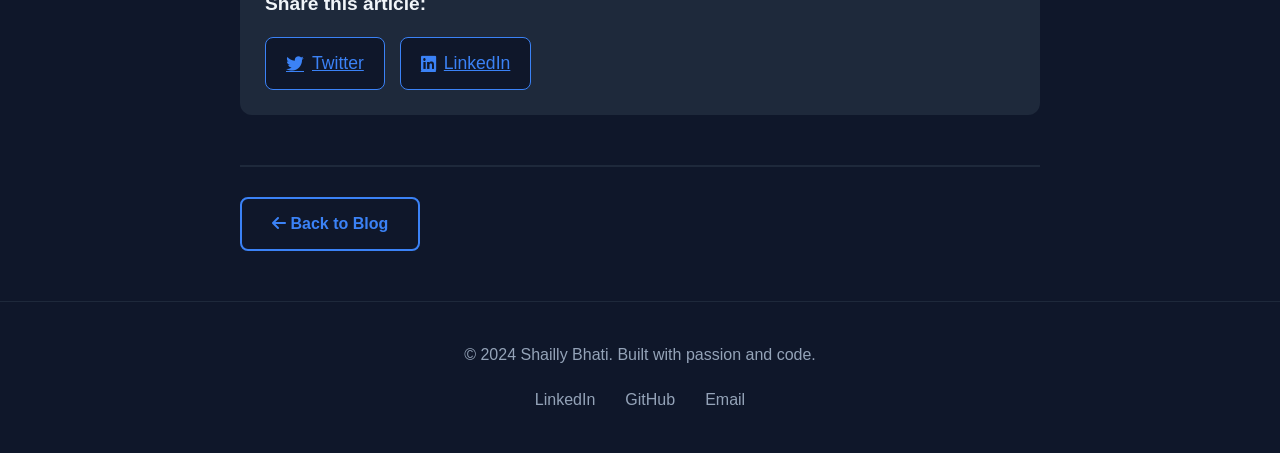
==== commit 92d23470: "Fix overlapping diagrams and LinkedIn preview - Recreated all diagrams with proper spacing - NO OVER" ====
--- a/blog-post-1.html
+++ b/blog-post-1.html
@@ -10,7 +10,9 @@
     <meta property="og:type" content="article">
     <meta property="og:title" content="Why Apple Photos Thinks You're 5 Different People (And How to Fix It)">
     <meta property="og:description" content="Apple still can't fix this photo problem. Your photos get split into multiple people clusters. Here's why it happens and what my facial recognition research taught me about solving it.">
-    <meta property="og:image" content="https://shellsss29.github.io/images/blog-thumbnail.png">
+    <meta property="og:image" content="https://shellsss29.github.io/images/blog-thumbnail.png?v=3">
+    <meta property="og:image:width" content="1200">
+    <meta property="og:image:height" content="630">
     <meta property="og:url" content="https://shellsss29.github.io/blog-post-1.html">
     <meta property="og:site_name" content="Shailly Bhati">
     <meta property="article:author" content="Shailly Bhati">
@@ -19,7 +21,7 @@
     <meta name="twitter:card" content="summary_large_image">
     <meta name="twitter:title" content="Why Apple Photos Thinks You're 5 Different People (And How to Fix It)">
     <meta name="twitter:description" content="Apple still can't fix this photo problem. Here's why it happens and what my facial recognition research taught me about solving it.">
-    <meta name="twitter:image" content="https://shellsss29.github.io/images/blog-thumbnail.png">
+    <meta name="twitter:image" content="https://shellsss29.github.io/images/blog-thumbnail.png?v=3">
     <link rel="stylesheet" href="css/style.css">
     <link rel="stylesheet" href="css/blog.css">
     <link rel="stylesheet" href="https://cdnjs.cloudflare.com/ajax/libs/font-awesome/6.4.0/css/all.min.css">
